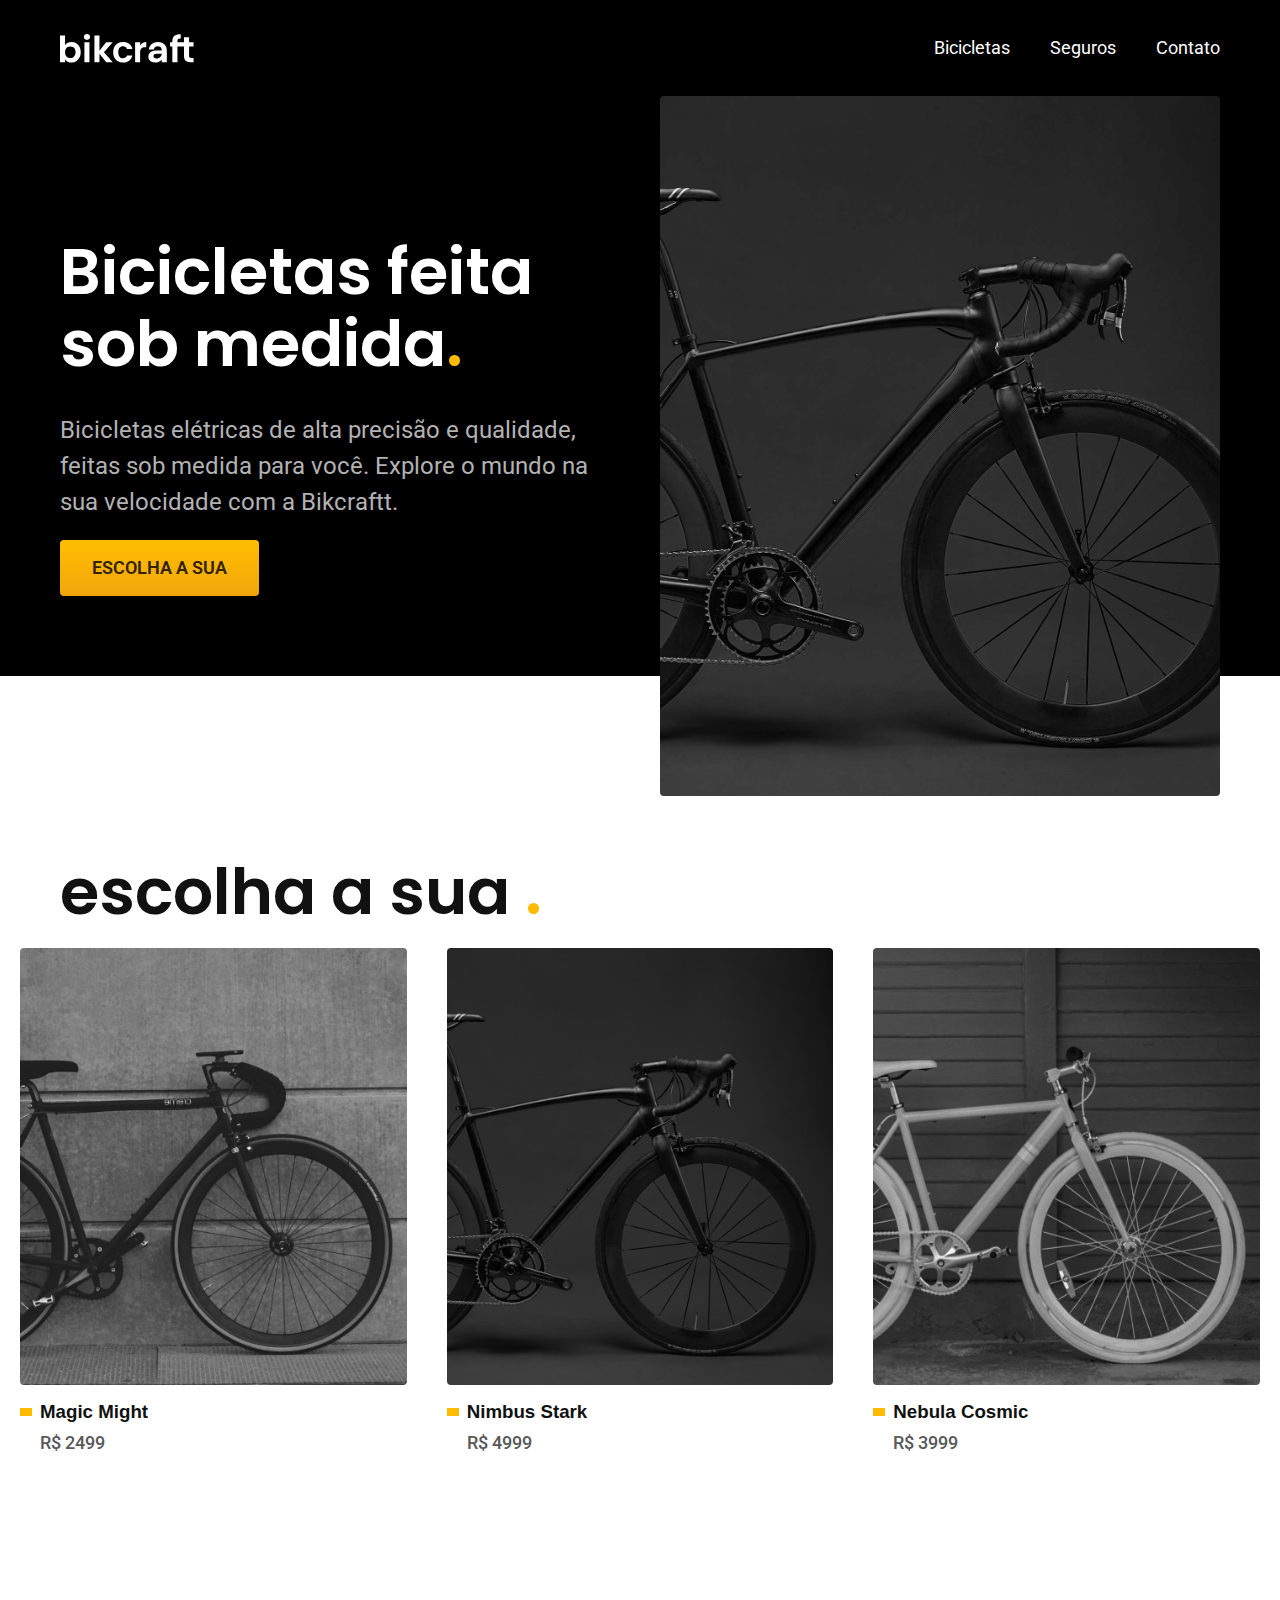
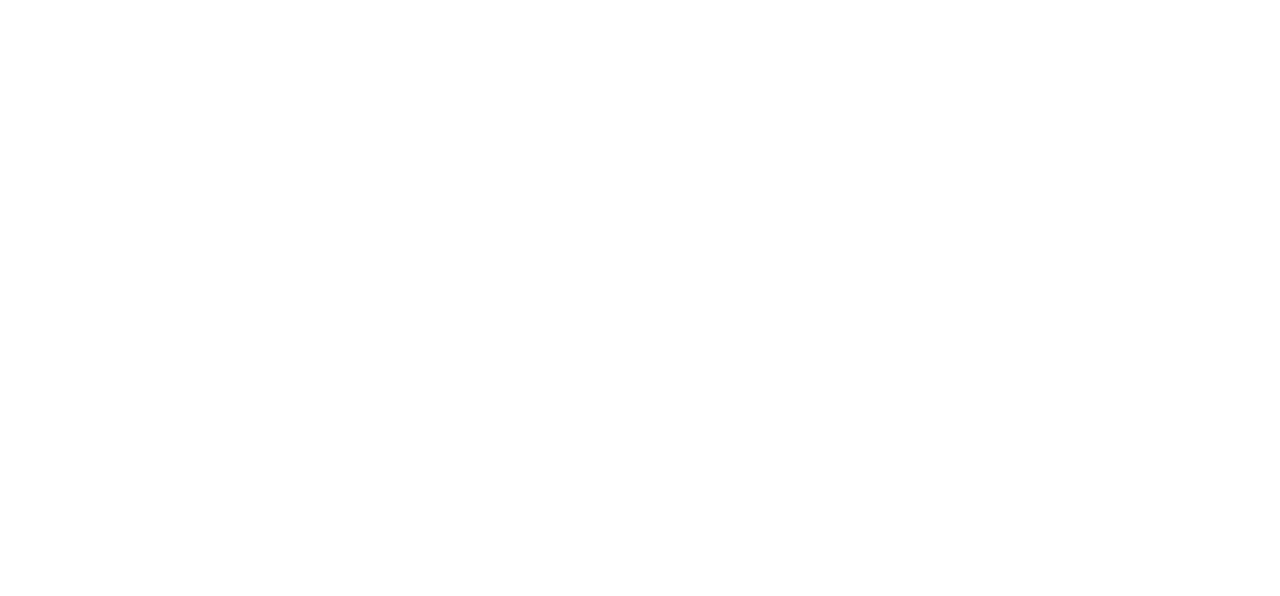
==== index.html @ db5d85cf "add-article-biciletas-lista" ====
<!DOCTYPE html>
<html lang="pt-br">

<head>
  <meta charset="UTF-8">
  <meta name="viewport" content="width=device-width, initial-scale=1.0">
  <title>Bikcraft - Bicicletas Elétricas</title>
  <meta name="description" contet="Bicicletas elétricas de alta precisão e qualidade, feitas sob medida para o cliente. Explore o mundo na sua velocidade com a Bikcraft">

  <link rel="stylesheet" href="./css/style.css">

  <link rel="preconnect" href="https://fonts.googleapis.com">
  <link rel="preconnect" href="https://fonts.gstatic.com" crossorigin>
  <link href="https://fonts.googleapis.com/css2?family=Poppins:wght@400;600&family=Roboto:wght@400;500&display=swap" rel="stylesheet">
</head>

<body>
  <header class="header-bg">
    <div class="header">
      <a href="./">
        <img src="./img/bikcraft.svg" alt="Bikcraft">
      </a>

      <nav aria-label="primaria">
        <ul class="header-menu font-1-m cor-0">
          <li><a href="./bicicletas.html">Bicicletas</a></li>
          <li><a href="./seguros.html">Seguros</a></li>
          <li><a href="./contato.html">Contato</a></li>
        </ul>
      </nav>
    </div>
  </header>

  <main class="introducao-bg">
    <div class="introducao">
      <div class="introducao-conteudo">
        <h1 class="font-1-xxl cor-0">Bicicletas feita sob medida<span class="cor-p1">.</span></h1>
        <p class="font-2-l cor-5">Bicicletas elétricas de alta precisão e qualidade, feitas sob medida para você. Explore o mundo na sua velocidade com a Bikcraftt.</p>
        <a class="botao" href="./bicicletas.html">Escolha a sua</a>
      </div>
      <div>
        <img src="./img/fotos/introducao.jpg" alt="Bicicleta elétrica preta.">
      </div>
    </div>
  </main>

  <article class="bicicletas-lista">
    <h2 class="font-1-xxl">escolha a sua <span class="cor-p1">.</span></h2>

    <ul>
      <li>
        <a href="./bicicletas/magic.html">
          <img src="./img/bicicletas/magic-home.jpg" alt="Bicicleta preta">
          <h3 class="font-1xl">Magic Might</h3>
          <span class="font-2-m cor-8">R$ 2499</span>
        </a>
      </li>
      <li>
        <a href="./bicicletas/nimbus.html">
          <img src="./img/bicicletas/nimbus-home.jpg" alt="Bicicleta preta">
          <h3 class="font-1xl">Nimbus Stark</h3>
          <span class="font-2-m cor-8">R$ 4999</span>
        </a>
      </li>
      <li>
        <a href="./bicicletas/nebula.html">
          <img src="./img/bicicletas/nebula-home.jpg" alt="Bicicleta preta">
          <h3 class="font-1xl">Nebula Cosmic</h3>
          <span class="font-2-m cor-8">R$ 3999</span>
        </a>
      </li>
    </ul>
  </article>
</body>

</html>
---- css/style.css ----
@import "./global/global.css";
@import "./utilidades/tipografia.css";
@import "./utilidades/cores.css";

@import "./global/header.css";

/* Utilidades */
@import "./utilidades/componentes.css";

/* Home */
@import "./home/introducao.css";

/* Bicicletas*/
@import "./bicicletas/bicicletas-lista.css";
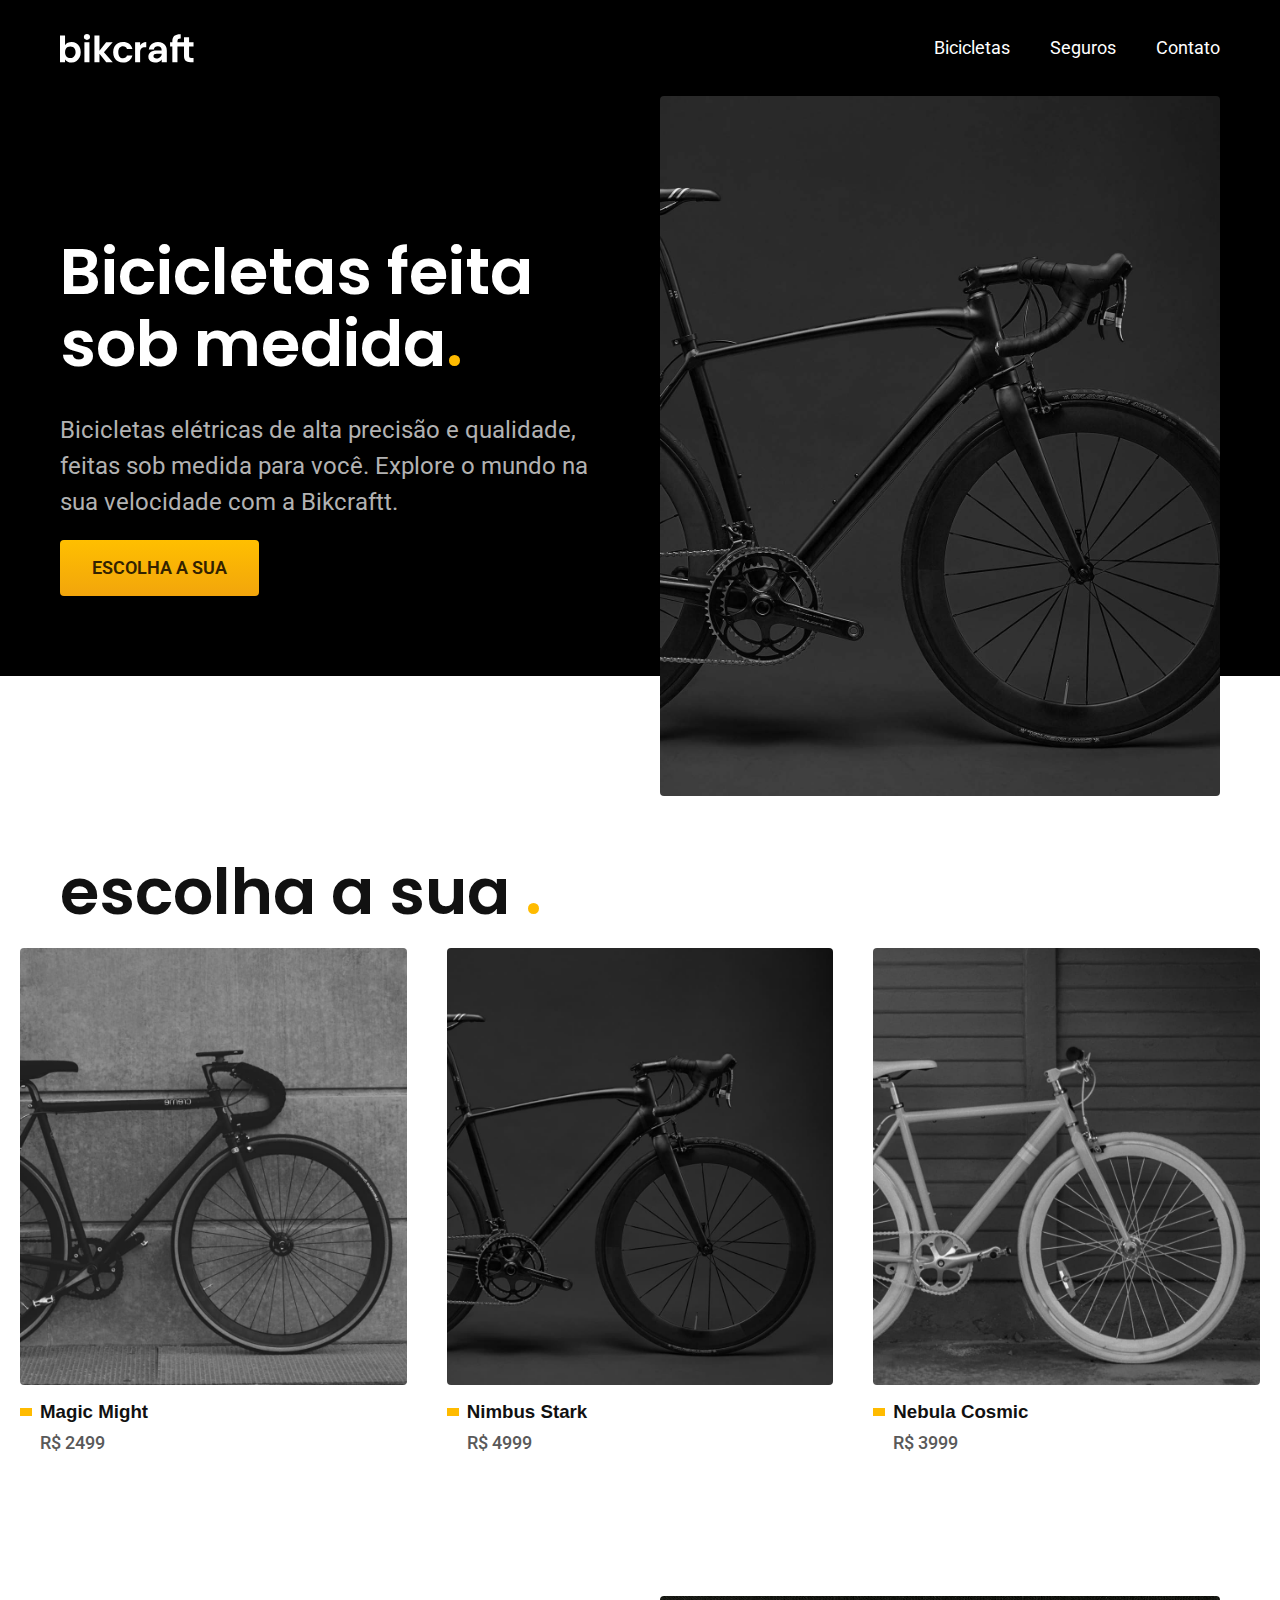
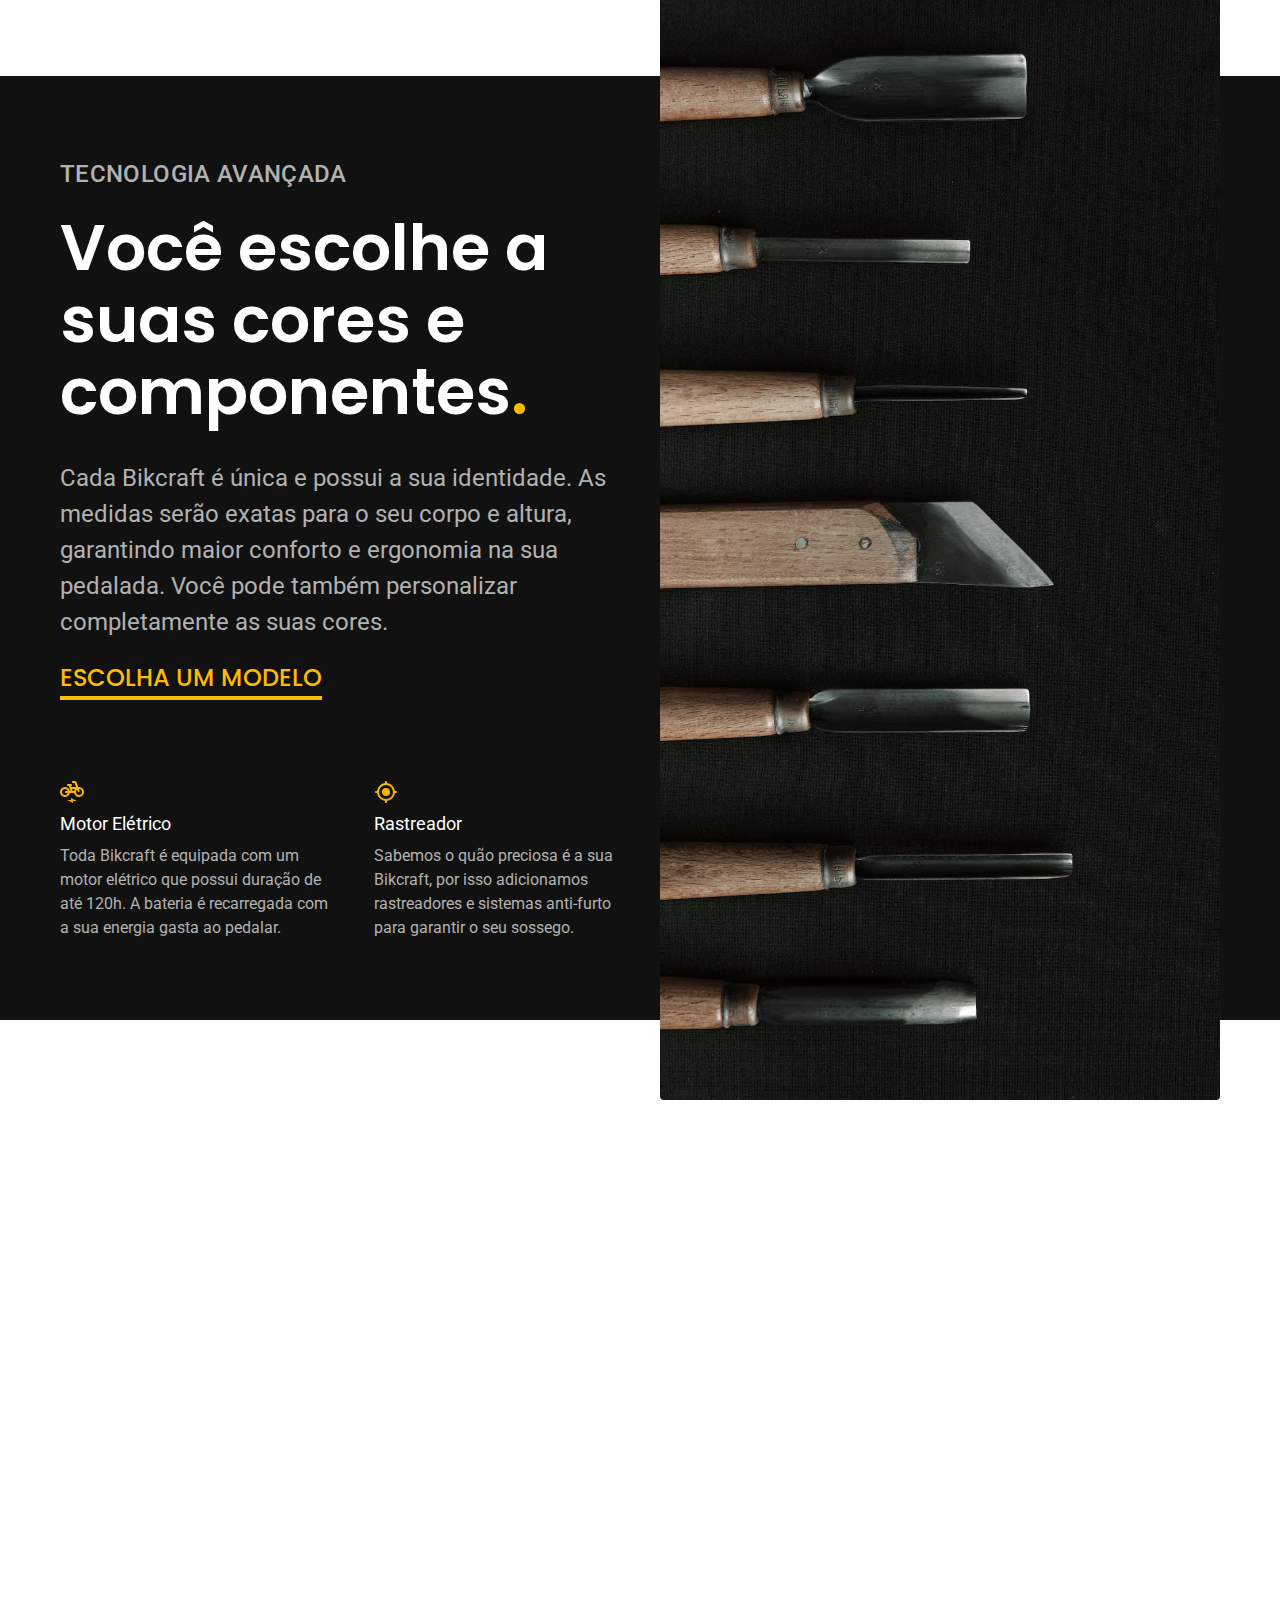
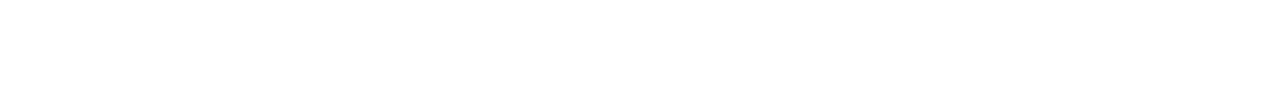
==== commit ff87db6f: "add-article-tecnologia" ====
--- a/index.html
+++ b/index.html
@@ -16,7 +16,7 @@
 
 <body>
   <header class="header-bg">
-    <div class="header">
+    <div class="header container">
       <a href="./">
         <img src="./img/bikcraft.svg" alt="Bikcraft">
       </a>
@@ -32,7 +32,7 @@
   </header>
 
   <main class="introducao-bg">
-    <div class="introducao">
+    <div class="introducao container">
       <div class="introducao-conteudo">
         <h1 class="font-1-xxl cor-0">Bicicletas feita sob medida<span class="cor-p1">.</span></h1>
         <p class="font-2-l cor-5">Bicicletas elétricas de alta precisão e qualidade, feitas sob medida para você. Explore o mundo na sua velocidade com a Bikcraftt.</p>
@@ -45,7 +45,7 @@
   </main>
 
   <article class="bicicletas-lista">
-    <h2 class="font-1-xxl">escolha a sua <span class="cor-p1">.</span></h2>
+    <h2 class="container font-1-xxl">escolha a sua <span class="cor-p1">.</span></h2>
 
     <ul>
       <li>
@@ -71,6 +71,33 @@
       </li>
     </ul>
   </article>
+
+  <article class="tecnologia-bg">
+    <div class="tecnologia container">
+      <div class="tecnologia-conteudo">
+        <span class="font-2-l-b cor-5">Tecnologia Avançada</span>
+        <h2 class="font-1-xxl cor-0">Você escolhe a suas cores e componentes<span class="cor-p1">.</span></h2>
+        <p class="font-2-l cor-5">Cada Bikcraft é única e possui a sua identidade. As medidas serão exatas para o seu corpo e altura, garantindo maior conforto e ergonomia na sua pedalada. Você pode também personalizar completamente as suas cores.</p>
+        <a class="link" href="./bicicletas.html">Escolha um modelo</a>
+        <div class="tecnologia-vantagens">
+          <div>
+            <img src="./img/icones/eletrica.svg" alt="">
+            <h3 class="font-1-m cor-0">Motor Elétrico</h3>
+            <p class="font-2-s cor-5">Toda Bikcraft é equipada com um motor elétrico que possui duração de até 120h. A bateria é recarregada com a sua energia gasta ao pedalar.</p>
+          </div>
+          <div>
+            <img src="./img/icones/rastreador.svg" alt="">
+            <h3 class="font-1-m cor-0">Rastreador</h3>
+            <p class="font-2-s cor-5">Sabemos o quão preciosa é a sua Bikcraft, por isso adicionamos rastreadores e sistemas anti-furto para garantir o seu sossego.</p>
+          </div>
+        </div>
+      </div>
+
+      <div class="tecnologia-imagem">
+        <img src="./img/fotos/tecnologia.jpg" alt="">
+      </div>
+    </div>
+  </article>
 </body>
 
 </html>--- a/css/style.css
+++ b/css/style.css
@@ -12,3 +12,6 @@
 
 /* Bicicletas*/
 @import "./bicicletas/bicicletas-lista.css";
+
+/* Tecnologia */
+@import "./home/tecnologia.css";
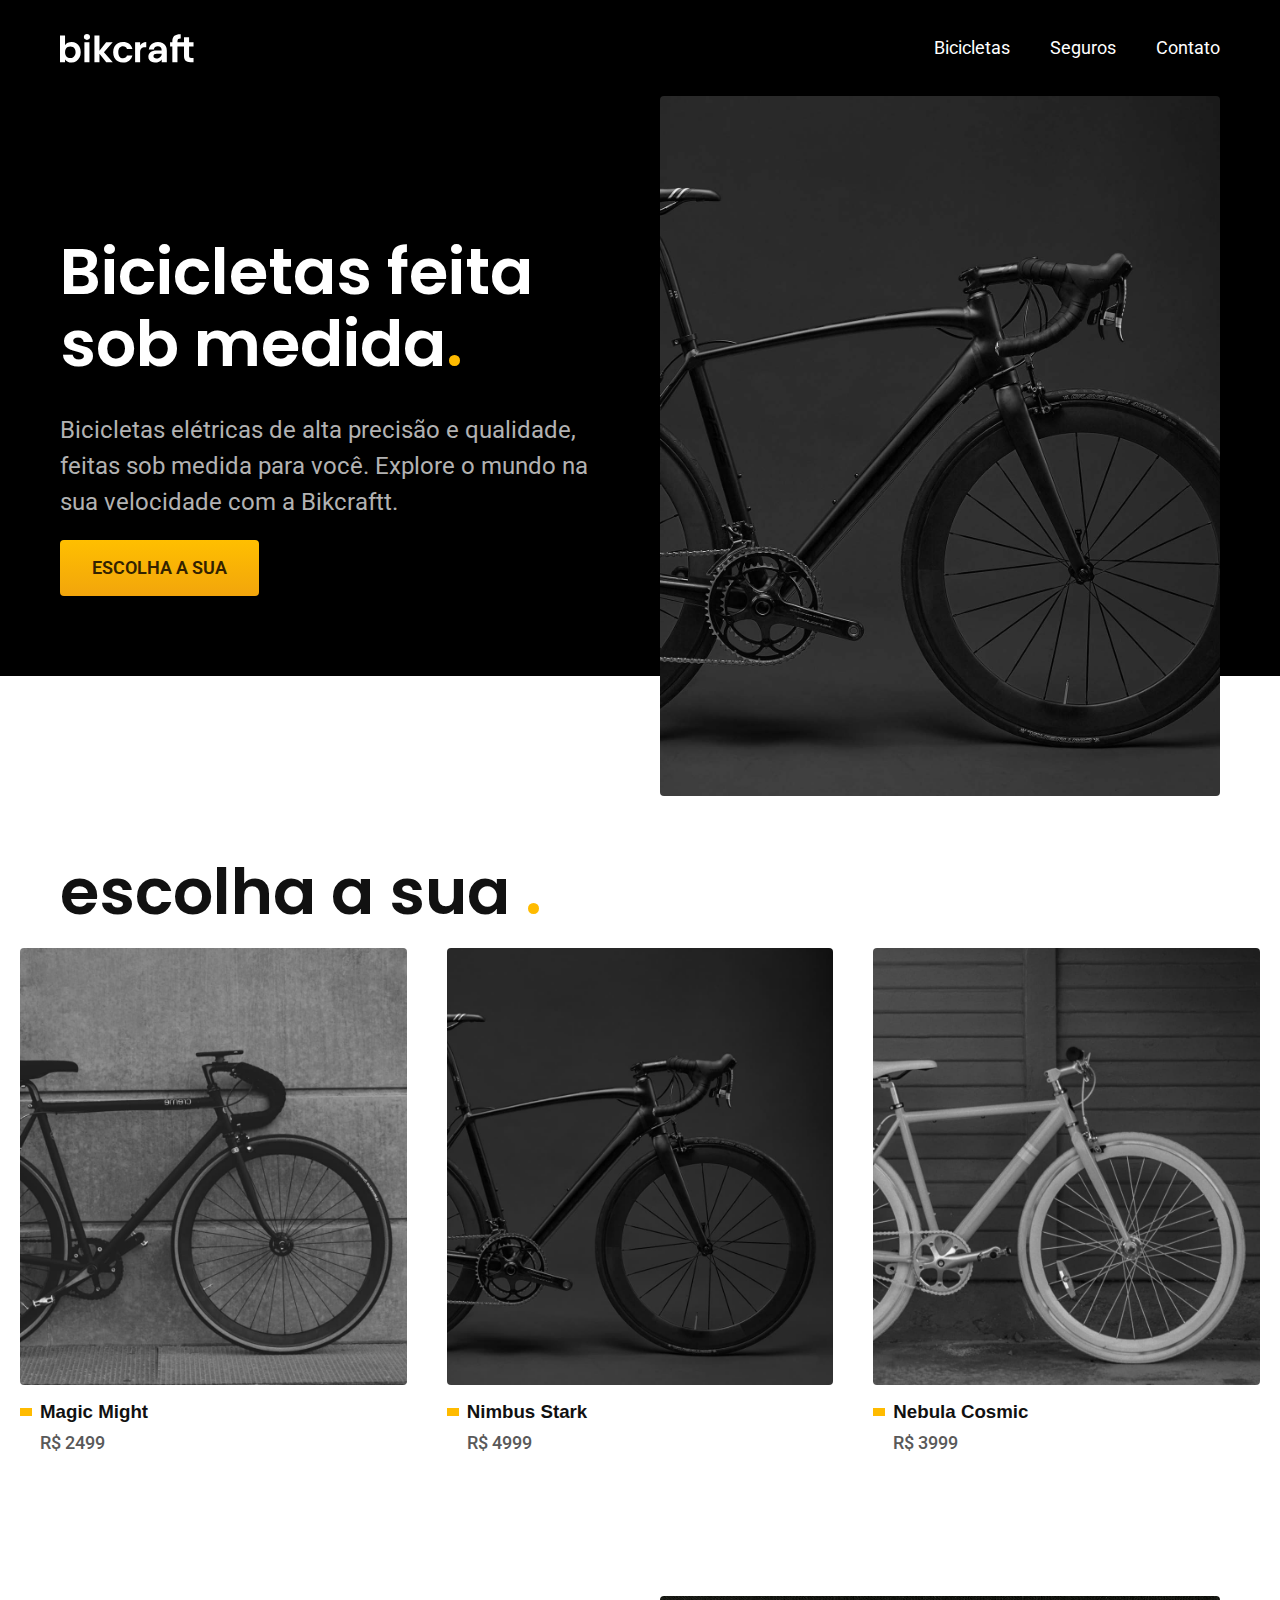
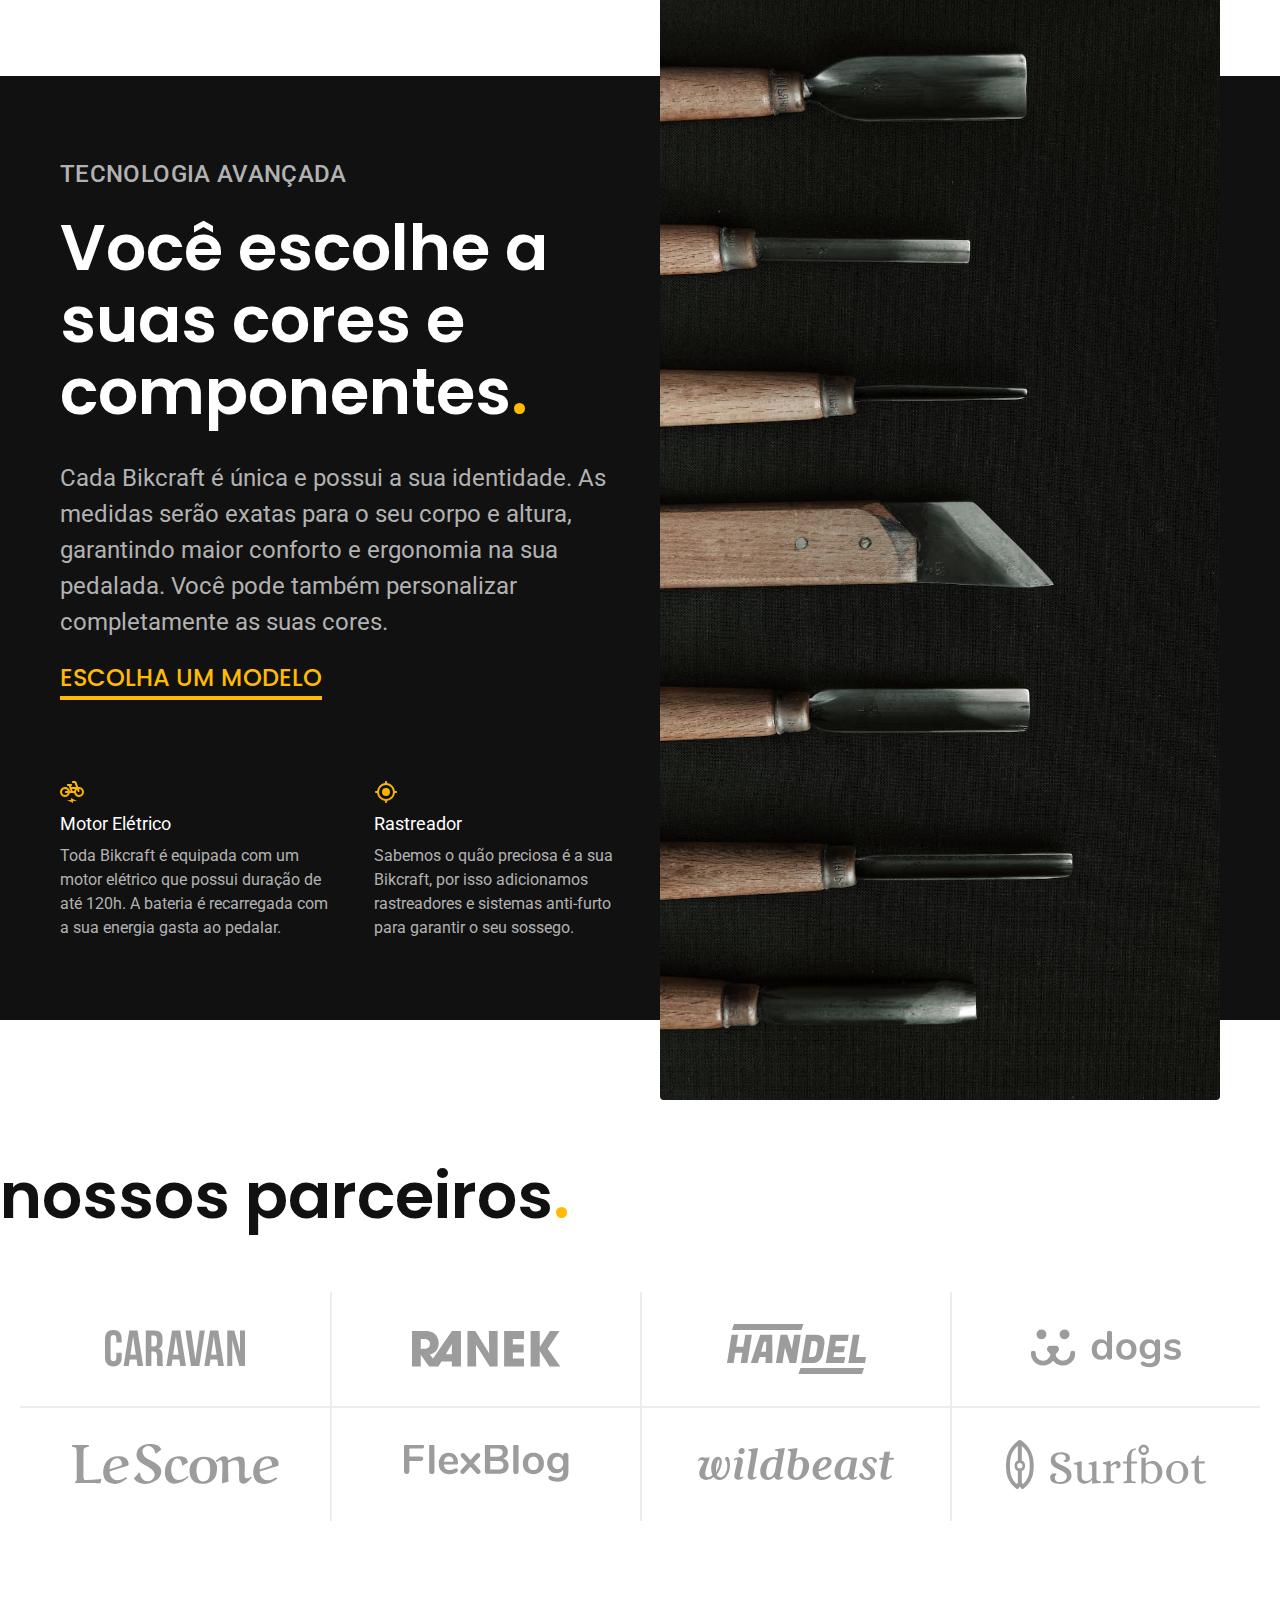
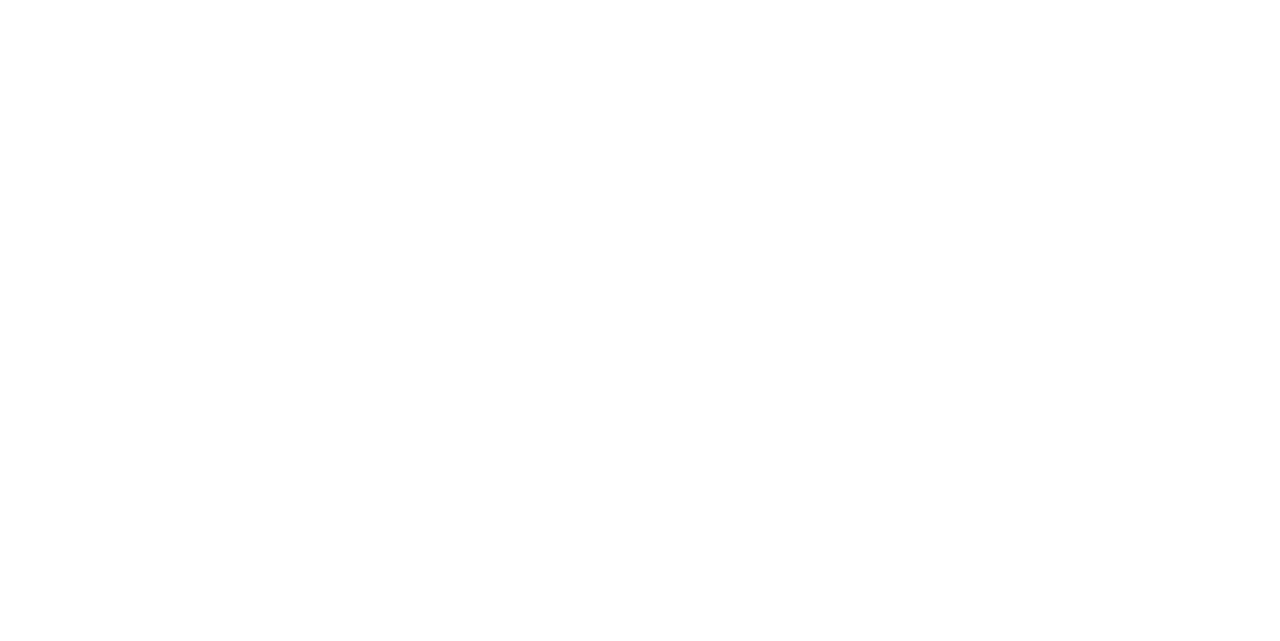
==== commit 49db7e83: "add-section-parceiros" ====
--- a/index.html
+++ b/index.html
@@ -98,6 +98,21 @@
       </div>
     </div>
   </article>
+
+  <section class="parceiros" aria-label="Nossos Parceiros">
+    <h2 class="font-1-xxl">nossos parceiros<span class="cor-p1">.</span></h2>
+
+    <ul>
+      <li><img src="./img/parceiros/caravan.svg" alt="caravan"></li>
+      <li><img src="./img/parceiros/ranek.svg" alt="ranek"></li>
+      <li><img src="./img/parceiros/handel.svg" alt="handel"></li>
+      <li><img src="./img/parceiros/dogs.svg" alt="dogs"></li>
+      <li><img src="./img/parceiros/lescone.svg" alt="lescone"></li>
+      <li><img src="./img/parceiros/flexblog.svg" alt="flexblog"></li>
+      <li><img src="./img/parceiros/wildbeast.svg" alt="wildbeast"></li>
+      <li><img src="./img/parceiros/surfbot.svg" alt="surfbot"></li>
+    </ul>
+  </section>
 </body>
 
 </html>--- a/css/style.css
+++ b/css/style.css
@@ -15,3 +15,6 @@
 
 /* Tecnologia */
 @import "./home/tecnologia.css";
+
+/* Parceiros */
+@import "./home/parceiros.css";
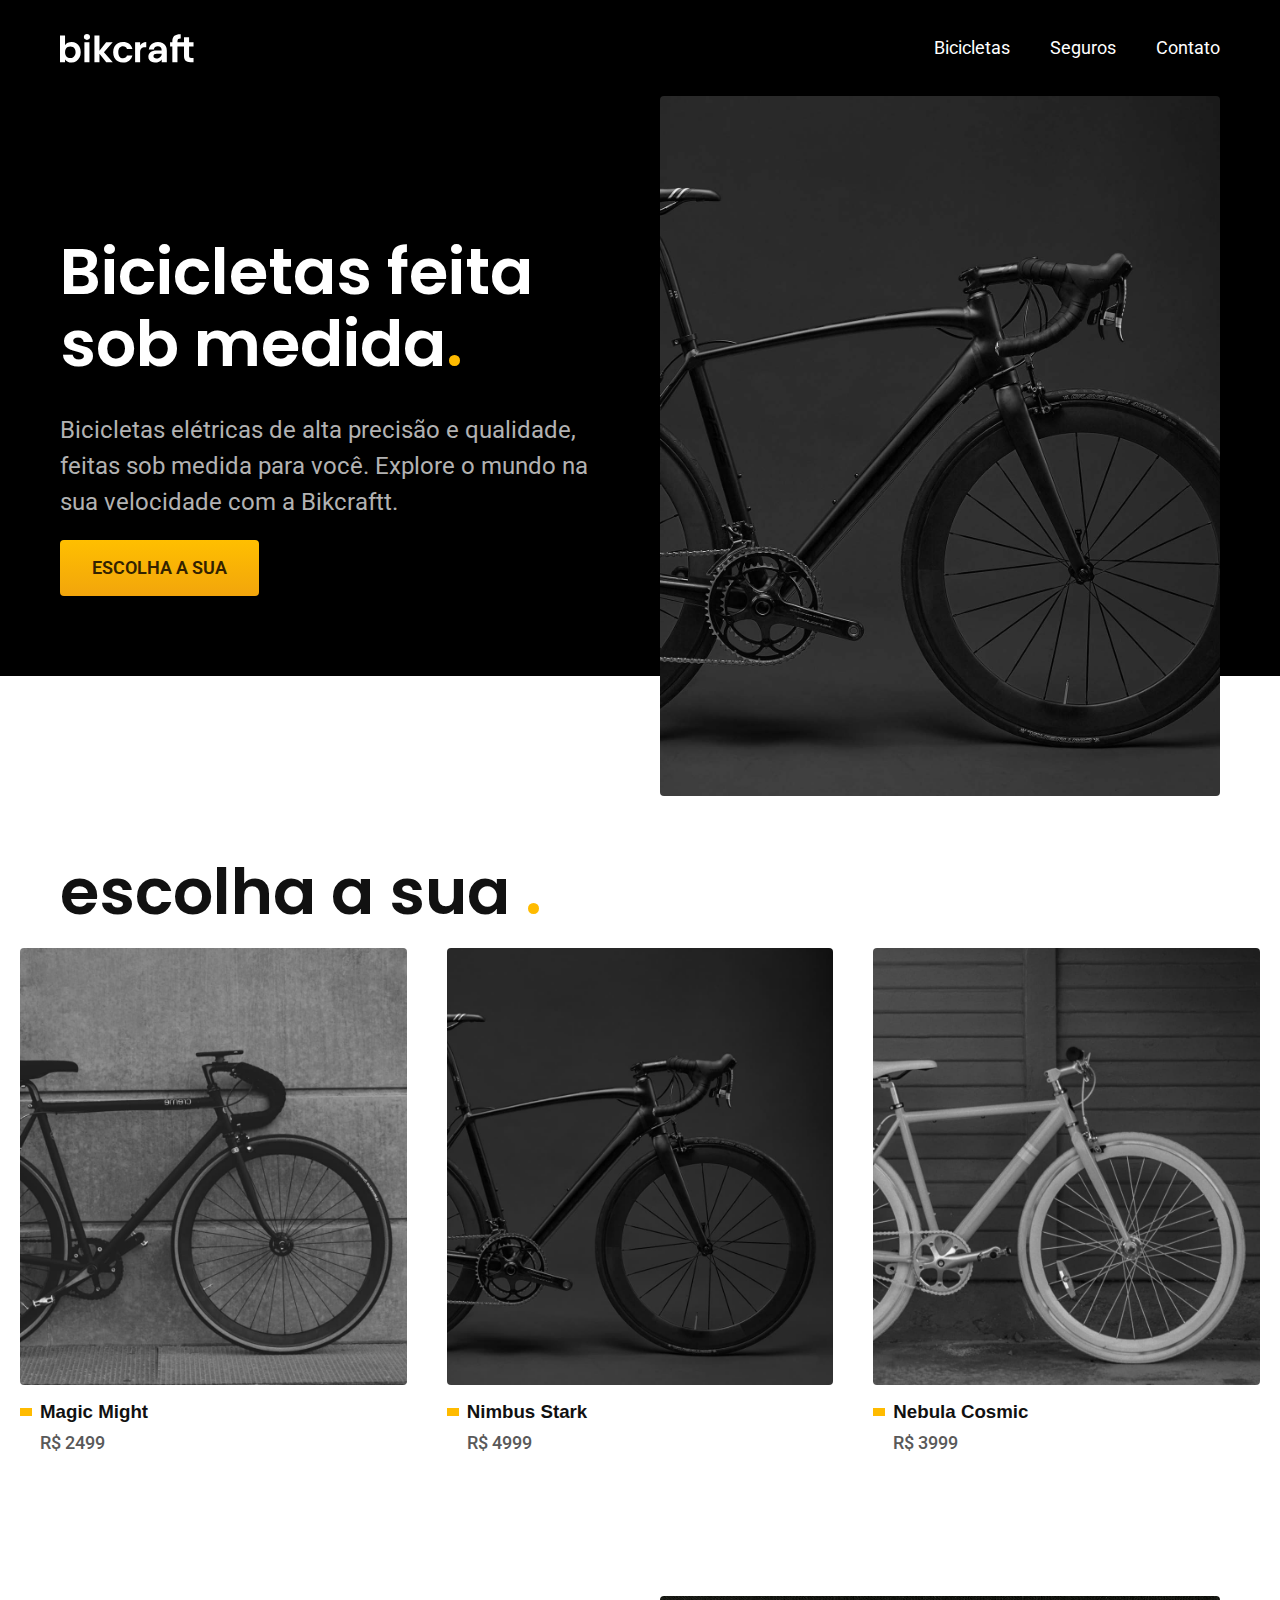
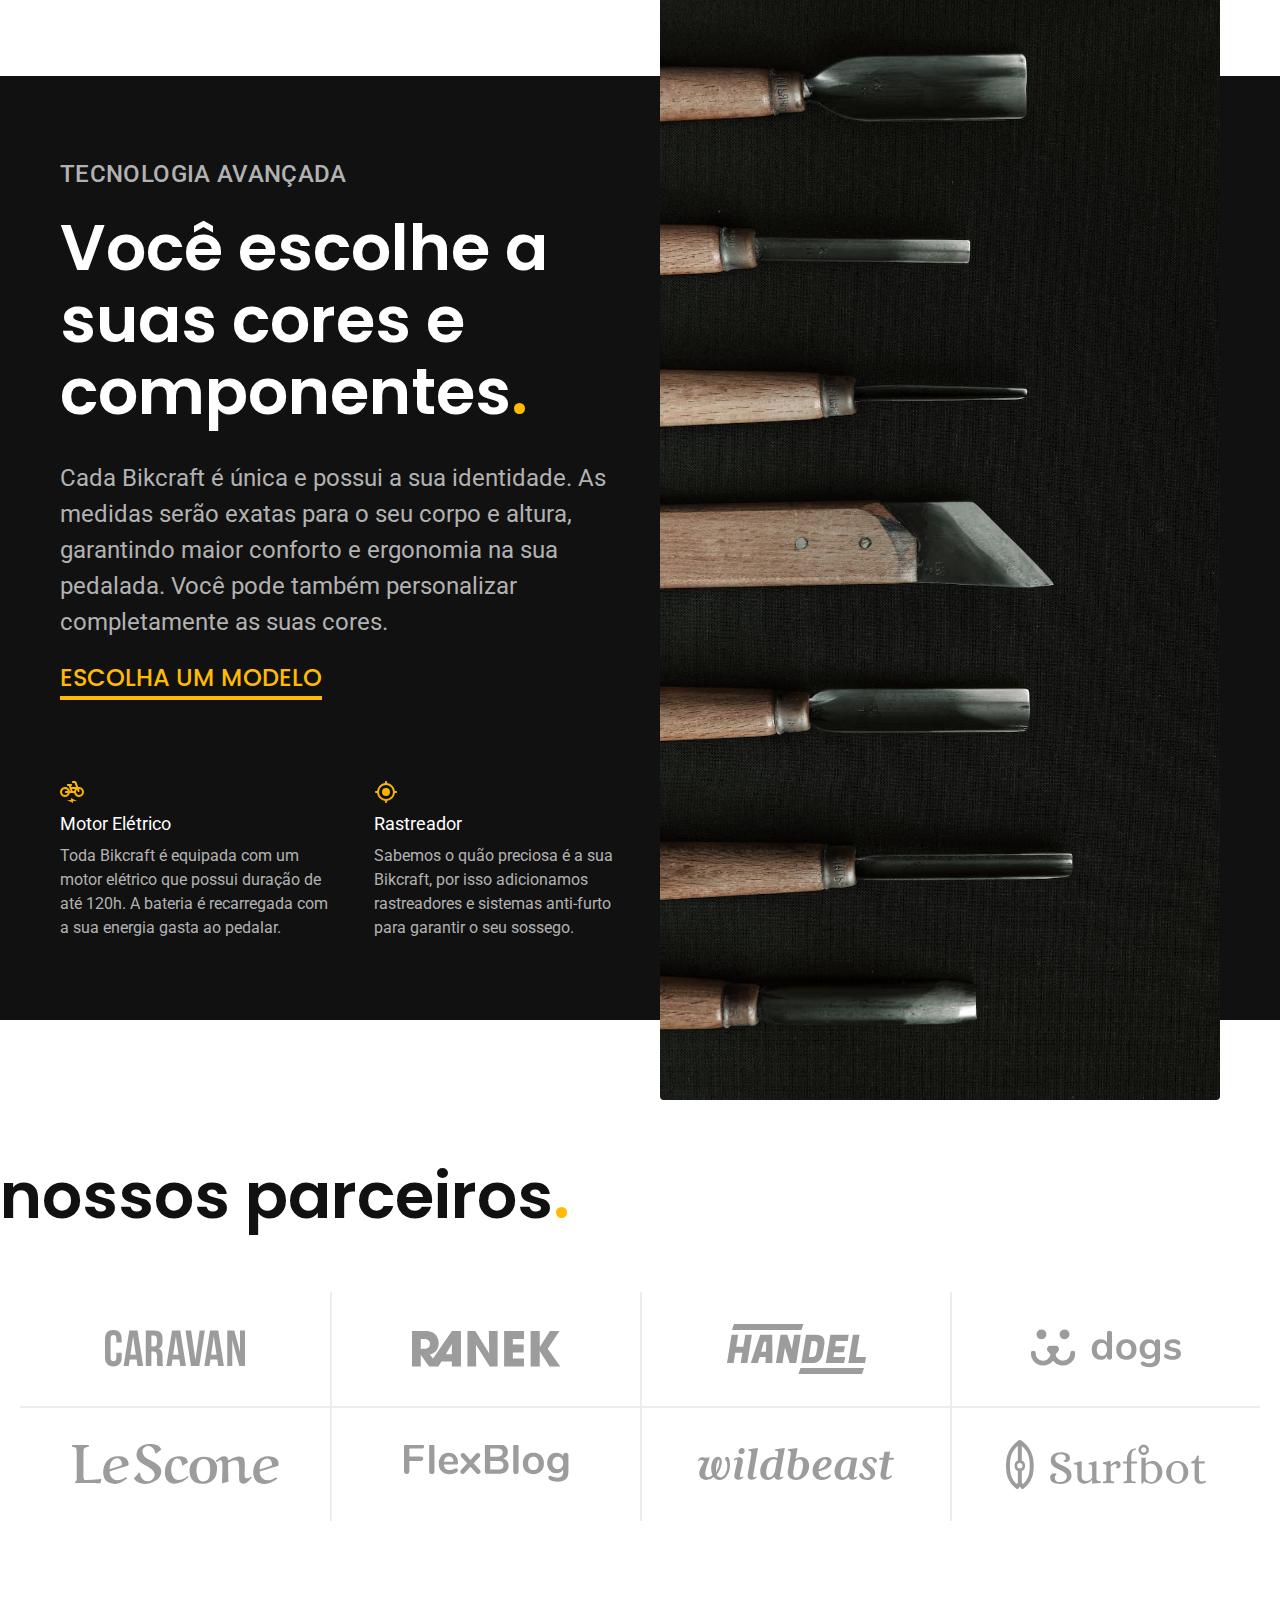
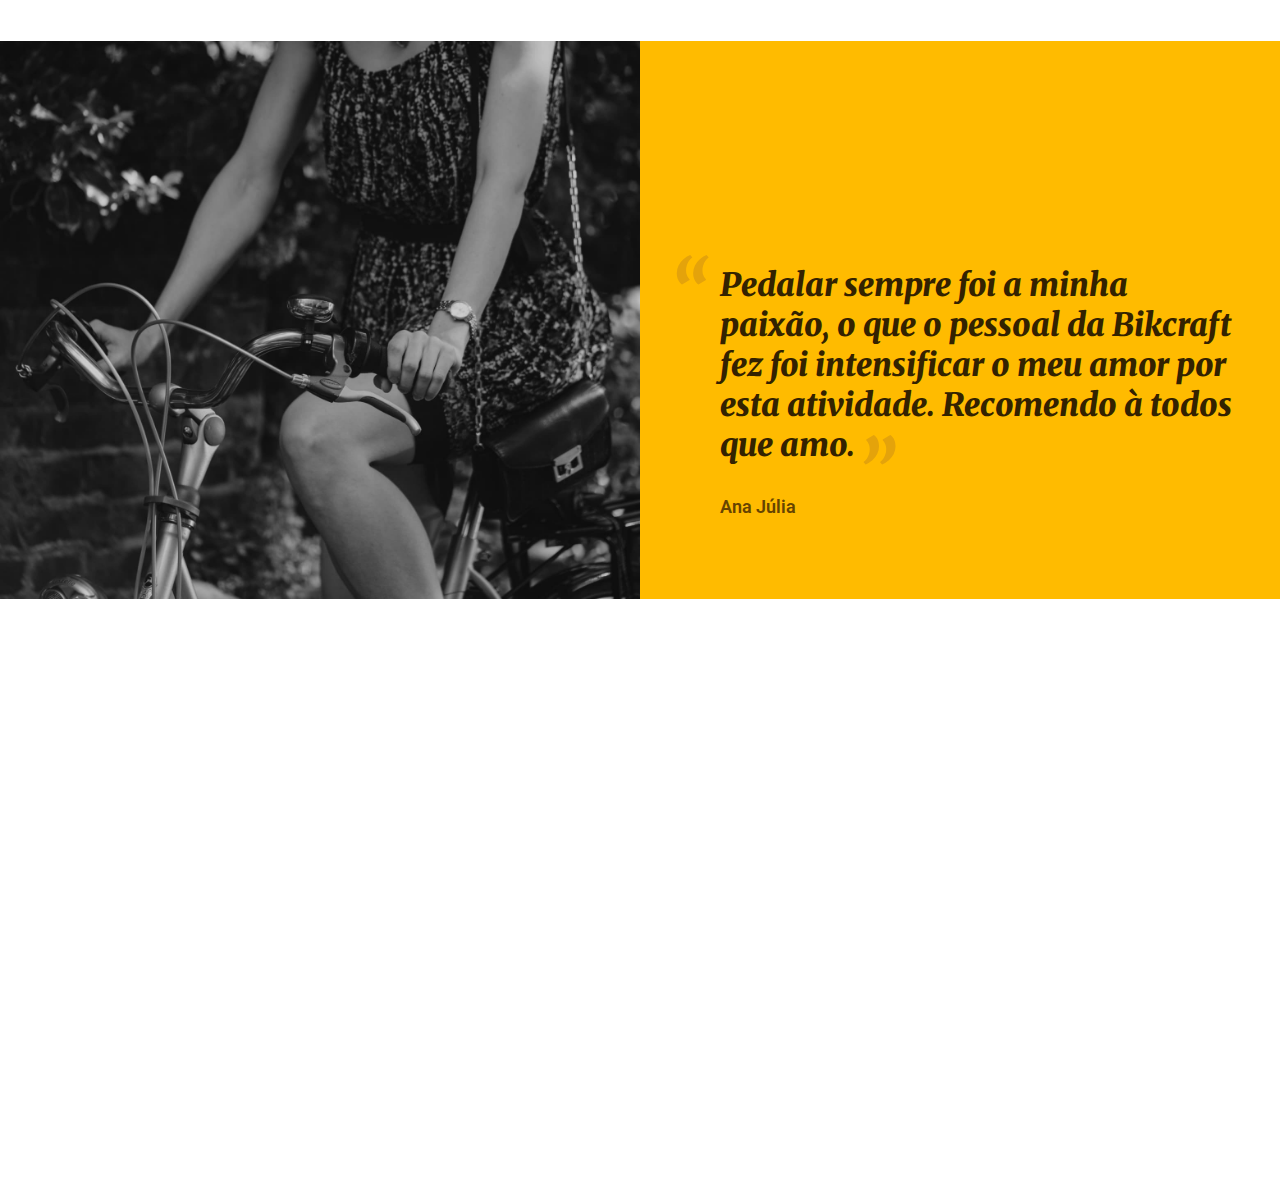
==== commit 2a302920: "add-section-depoimento" ====
--- a/index.html
+++ b/index.html
@@ -11,7 +11,8 @@
 
   <link rel="preconnect" href="https://fonts.googleapis.com">
   <link rel="preconnect" href="https://fonts.gstatic.com" crossorigin>
-  <link href="https://fonts.googleapis.com/css2?family=Poppins:wght@400;600&family=Roboto:wght@400;500&display=swap" rel="stylesheet">
+  <link href="https://fonts.googleapis.com/css2?family=Poppins:wght@400;600&family=Roboto:wght@400;500&family=Merriweather:ital,wght@1,900&display=swap" rel="stylesheet">
+
 </head>
 
 <body>
@@ -113,6 +114,18 @@
       <li><img src="./img/parceiros/surfbot.svg" alt="surfbot"></li>
     </ul>
   </section>
+
+  <section class="depoimento" aria-label="Depoimento">
+    <div>
+      <img src="./img/fotos/depoimento.jpg" alt="Pessoa pedalando uma bicileta Bikcraft">
+    </div>
+    <div class="depoimento-conteudo">
+      <blockquote class="font-1-xl cor-p5">
+        <p>Pedalar sempre foi a minha paixão, o que o pessoal da Bikcraft fez foi intensificar o meu amor por esta atividade. Recomendo à todos que amo.</p>
+      </blockquote>
+      <span class="font-1-m-b cor-p4">Ana Júlia</span>
+    </div>
+  </section>
 </body>
 
 </html>--- a/css/style.css
+++ b/css/style.css
@@ -9,12 +9,9 @@
 
 /* Home */
 @import "./home/introducao.css";
+@import "./home/tecnologia.css";
+@import "./home/parceiros.css";
+@import "./home/depoimento.css";
 
-/* Bicicletas*/
+/* Biciletas */
 @import "./bicicletas/bicicletas-lista.css";
-
-/* Tecnologia */
-@import "./home/tecnologia.css";
-
-/* Parceiros */
-@import "./home/parceiros.css";
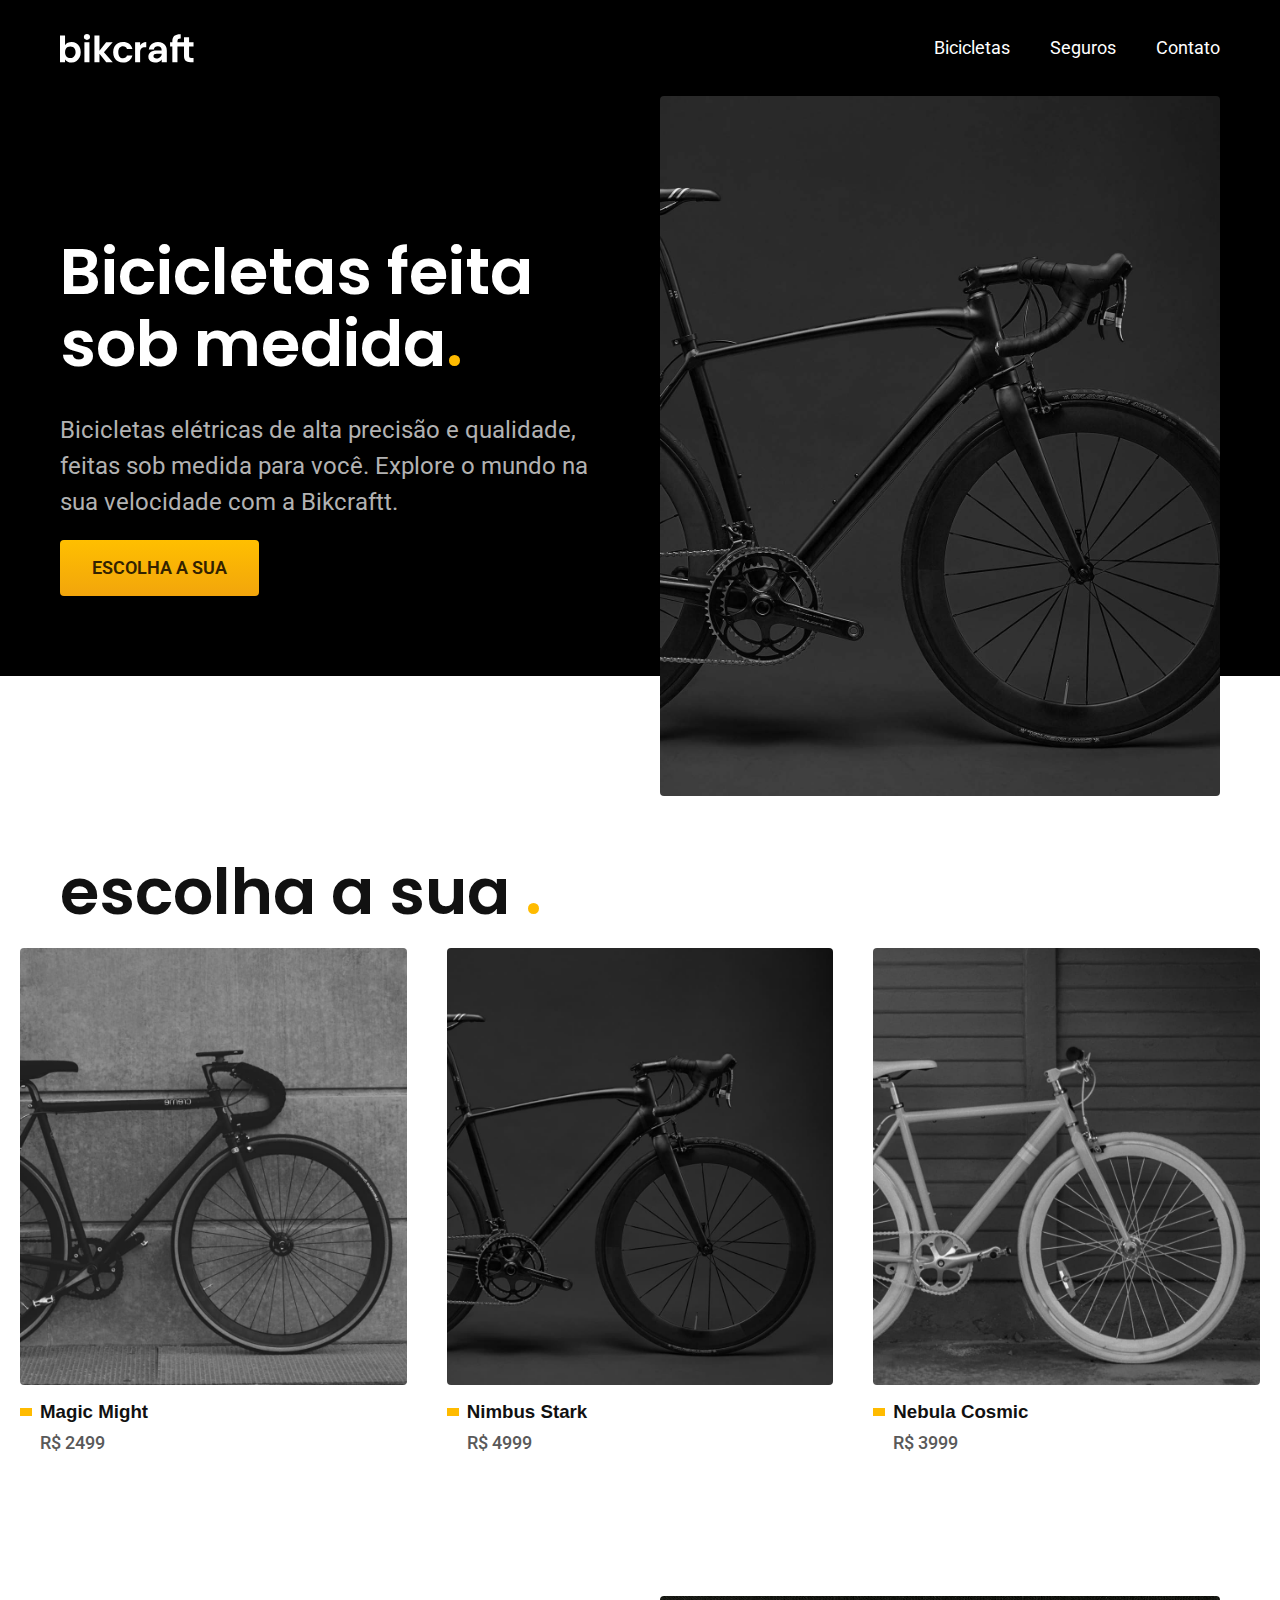
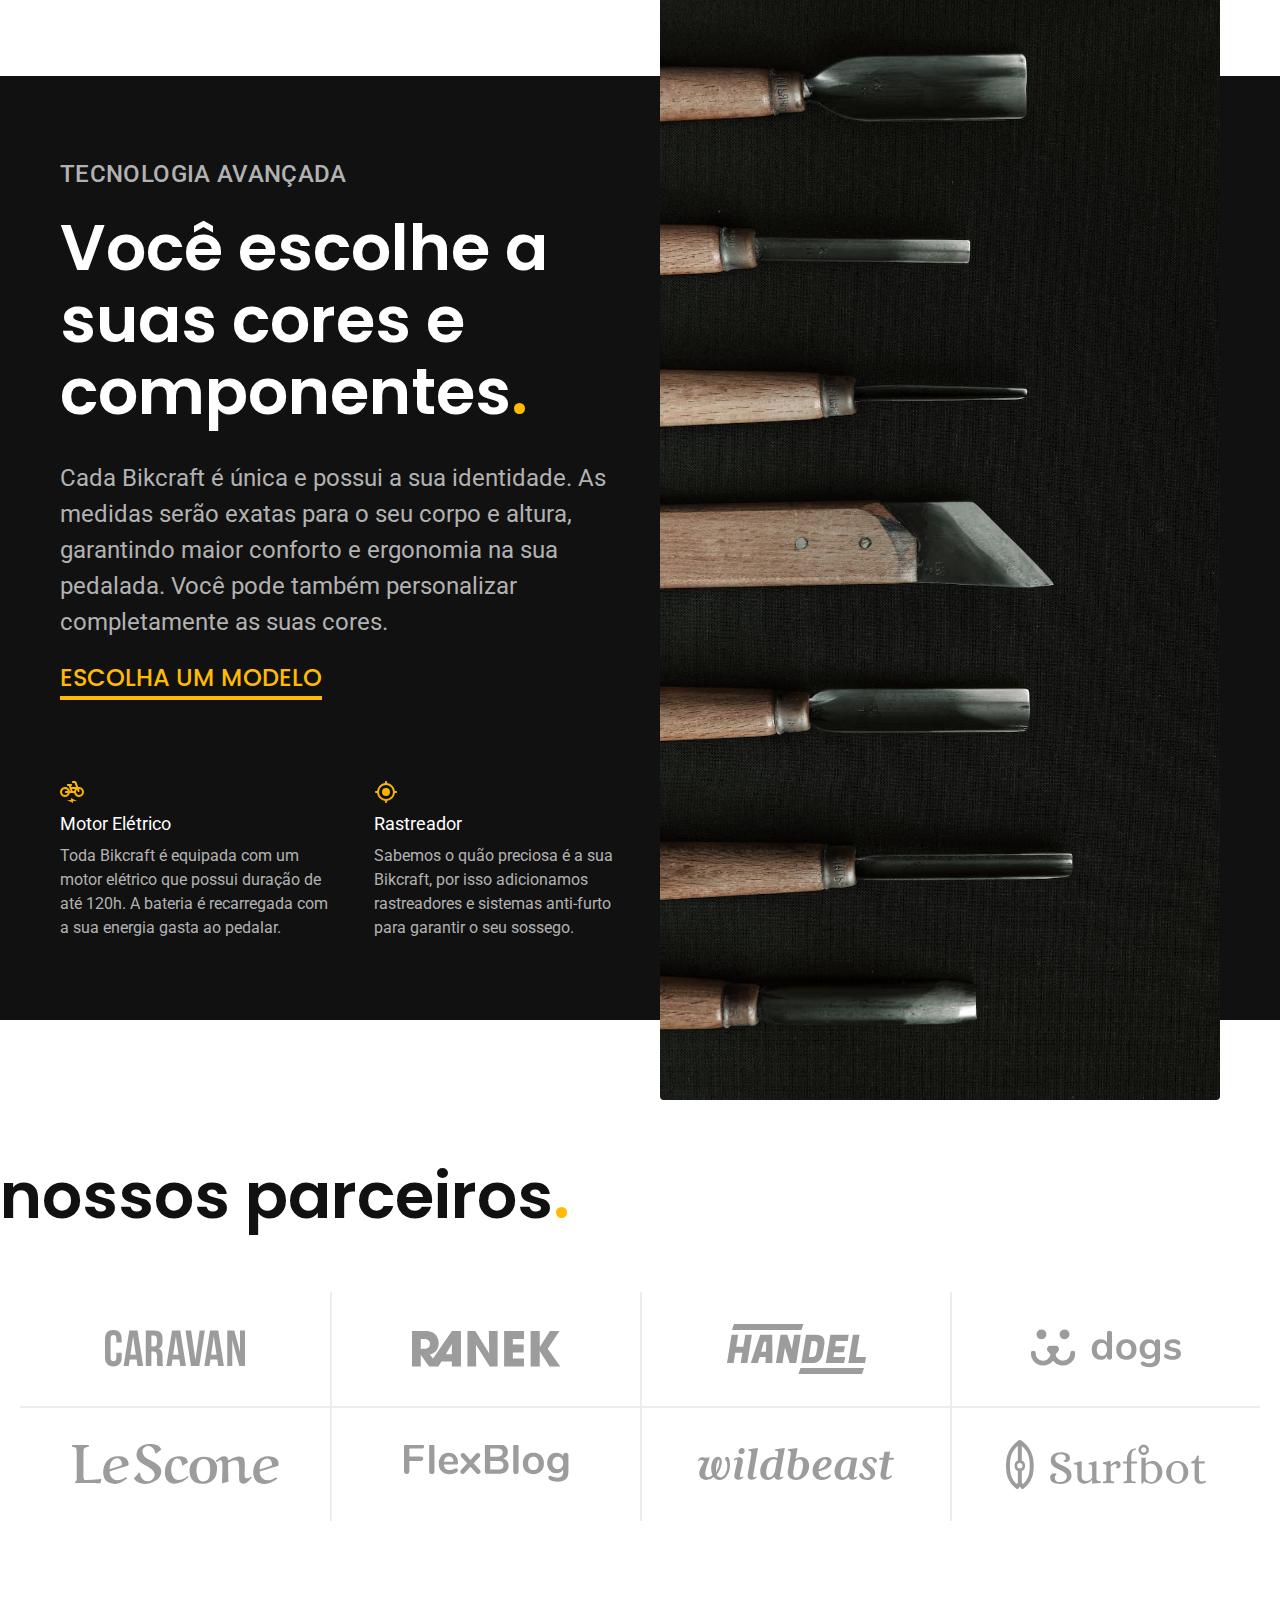
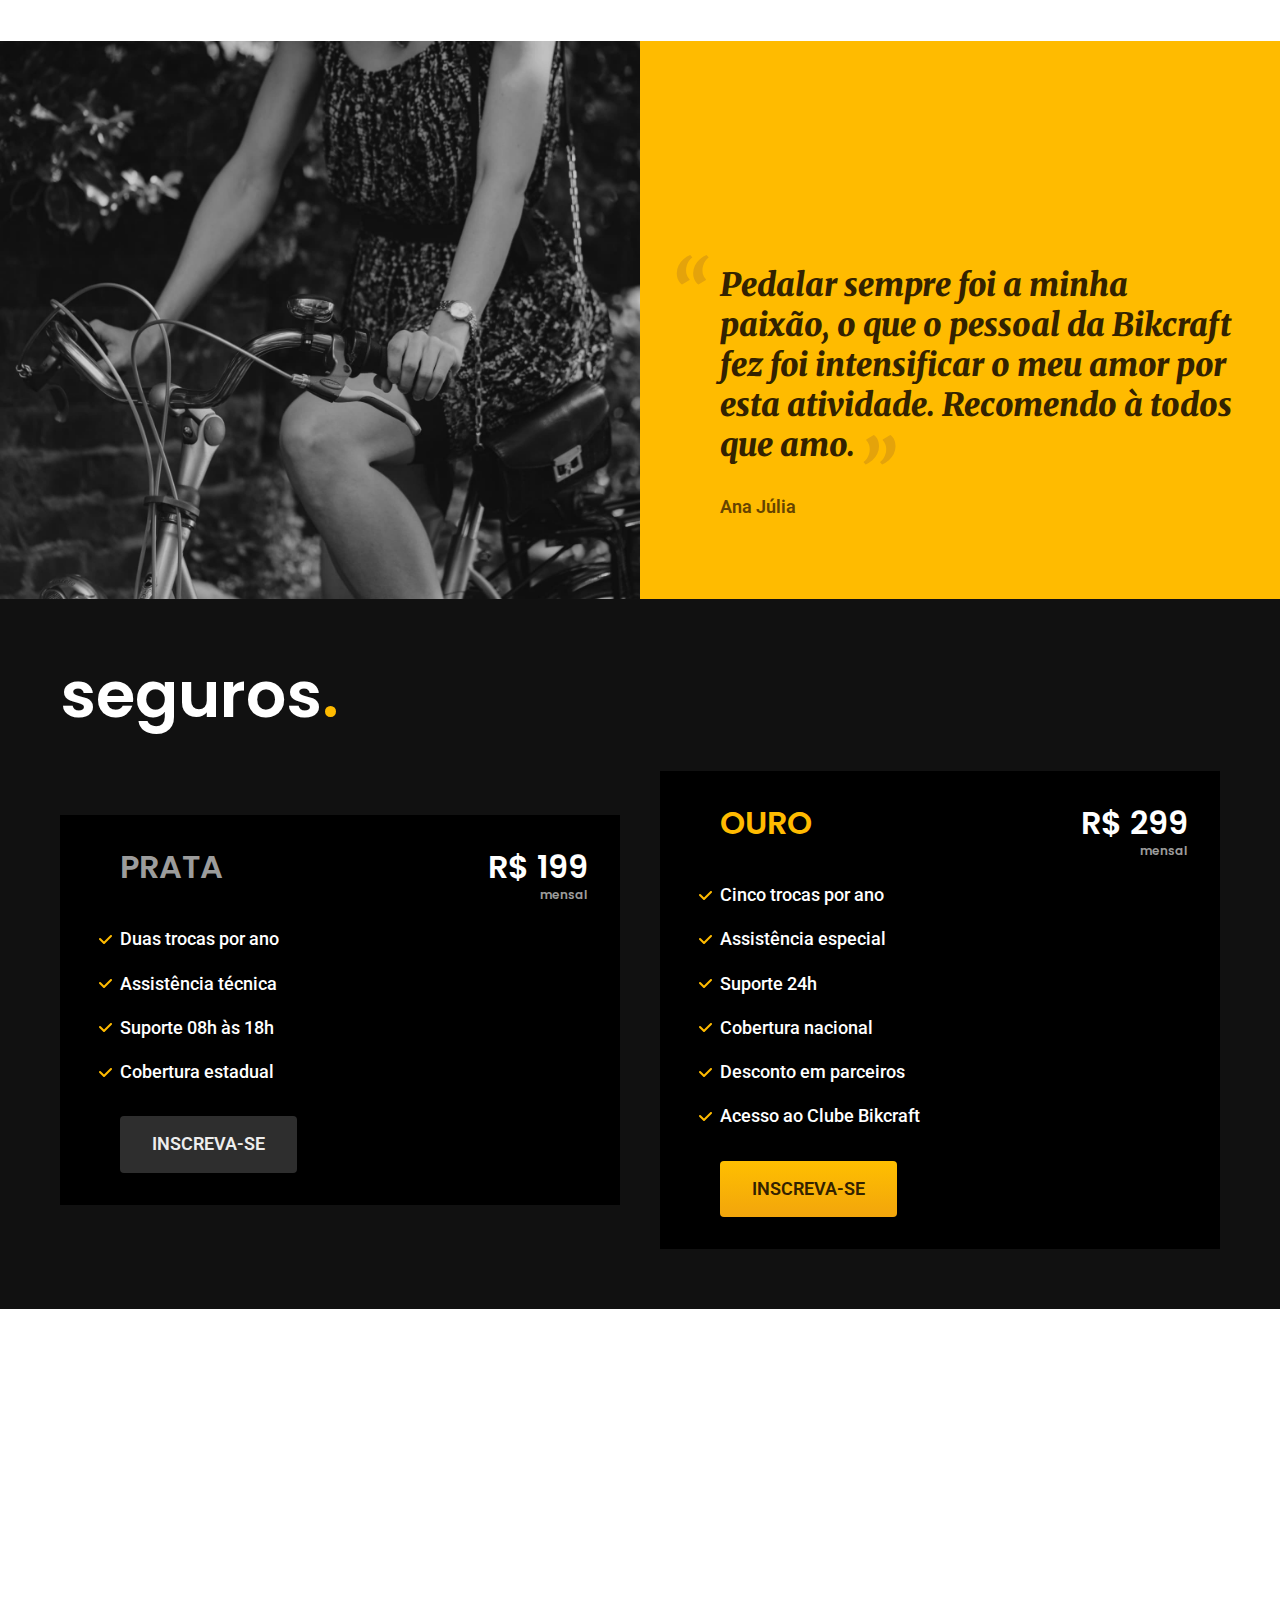
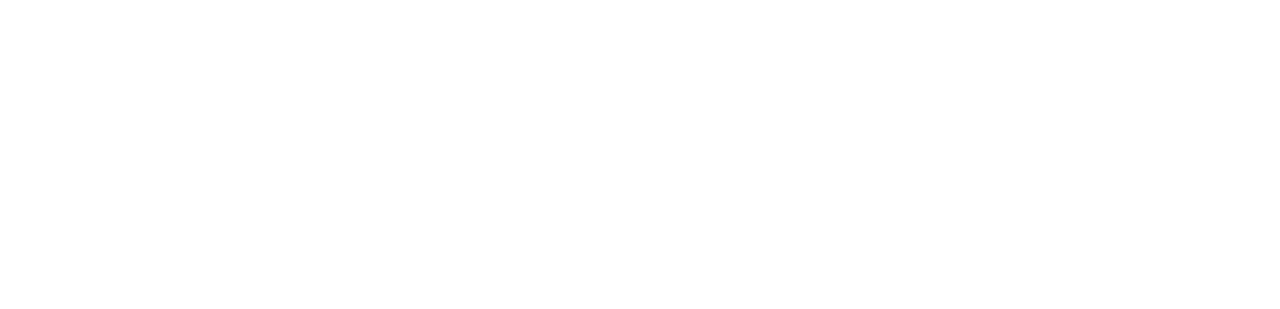
==== commit 9a0d39bd: "add-article-seguros" ====
--- a/index.html
+++ b/index.html
@@ -126,6 +126,36 @@
       <span class="font-1-m-b cor-p4">Ana Júlia</span>
     </div>
   </section>
+
+  <article class="seguros-bg">
+    <div class="seguros container">
+      <h2 class="font-1-xxl cor-0">seguros<span class="cor-p1">.</span></h2>
+      <div class="seguros-item">
+        <h3 class="font-1-xl cor-6">PRATA</h3>
+        <span class="font-1-xl cor-0">R$ 199 <span class="font-1-xs cor-6">mensal</span></span>
+        <ul class="font-2-m cor-0">
+          <li>Duas trocas por ano</li>
+          <li>Assistência técnica</li>
+          <li>Suporte 08h às 18h</li>
+          <li>Cobertura estadual</li>
+        </ul>
+        <a class="botao secundario" href="/orcamento.html">Inscreva-se</a>
+      </div>
+      <div class="seguros-item">
+        <h3 class="font-1-xl cor-p1">OURO</h3>
+        <span class="font-1-xl cor-0">R$ 299 <span class="font-1-xs cor-6">mensal</span></span>
+        <ul class="font-2-m cor-0">
+          <li>Cinco trocas por ano</li>
+          <li>Assistência especial</li>
+          <li>Suporte 24h</li>
+          <li>Cobertura nacional</li>
+          <li>Desconto em parceiros</li>
+          <li>Acesso ao Clube Bikcraft</li>
+        </ul>
+        <a class="botao" href="/orcamento.html">Inscreva-se</a>
+      </div>
+    </div>
+  </article>
 </body>
 
 </html>--- a/css/style.css
+++ b/css/style.css
@@ -15,3 +15,6 @@
 
 /* Biciletas */
 @import "./bicicletas/bicicletas-lista.css";
+
+/* Seguros */
+@import "./seguros/seguros.css";
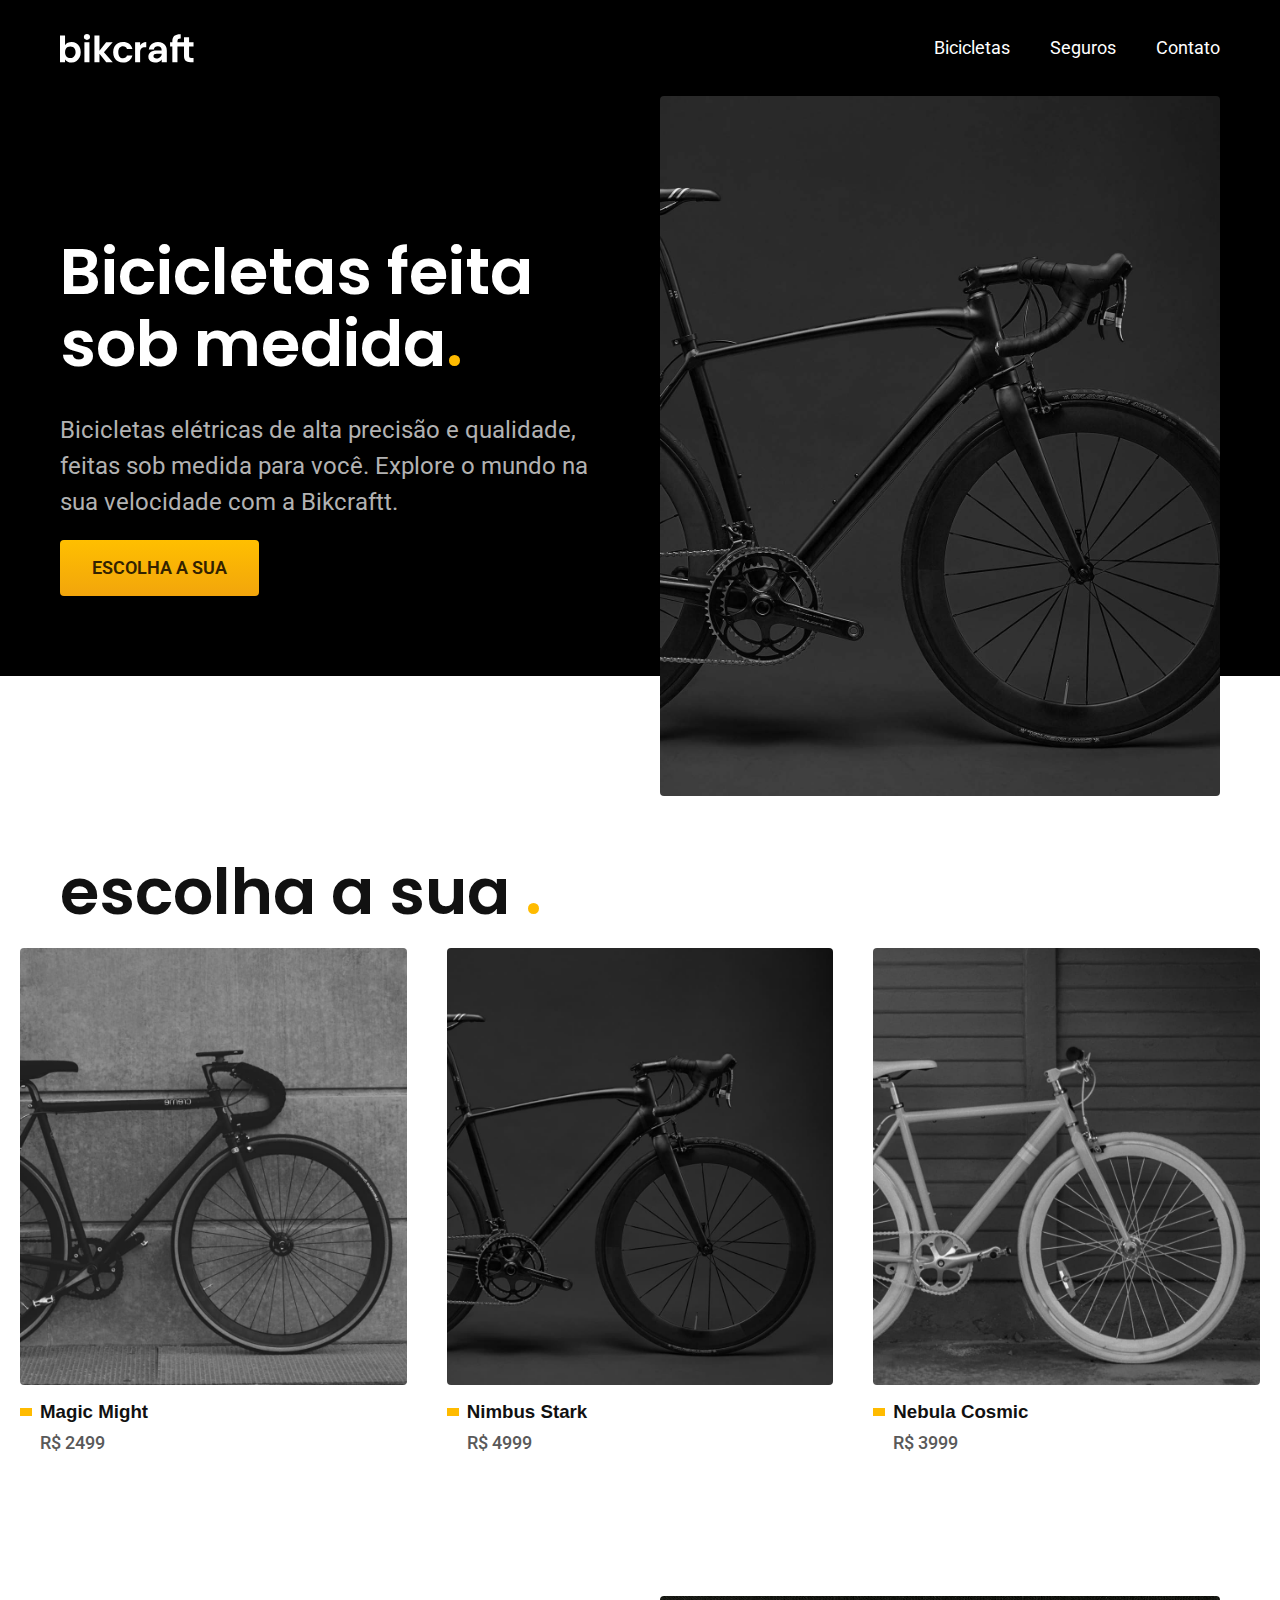
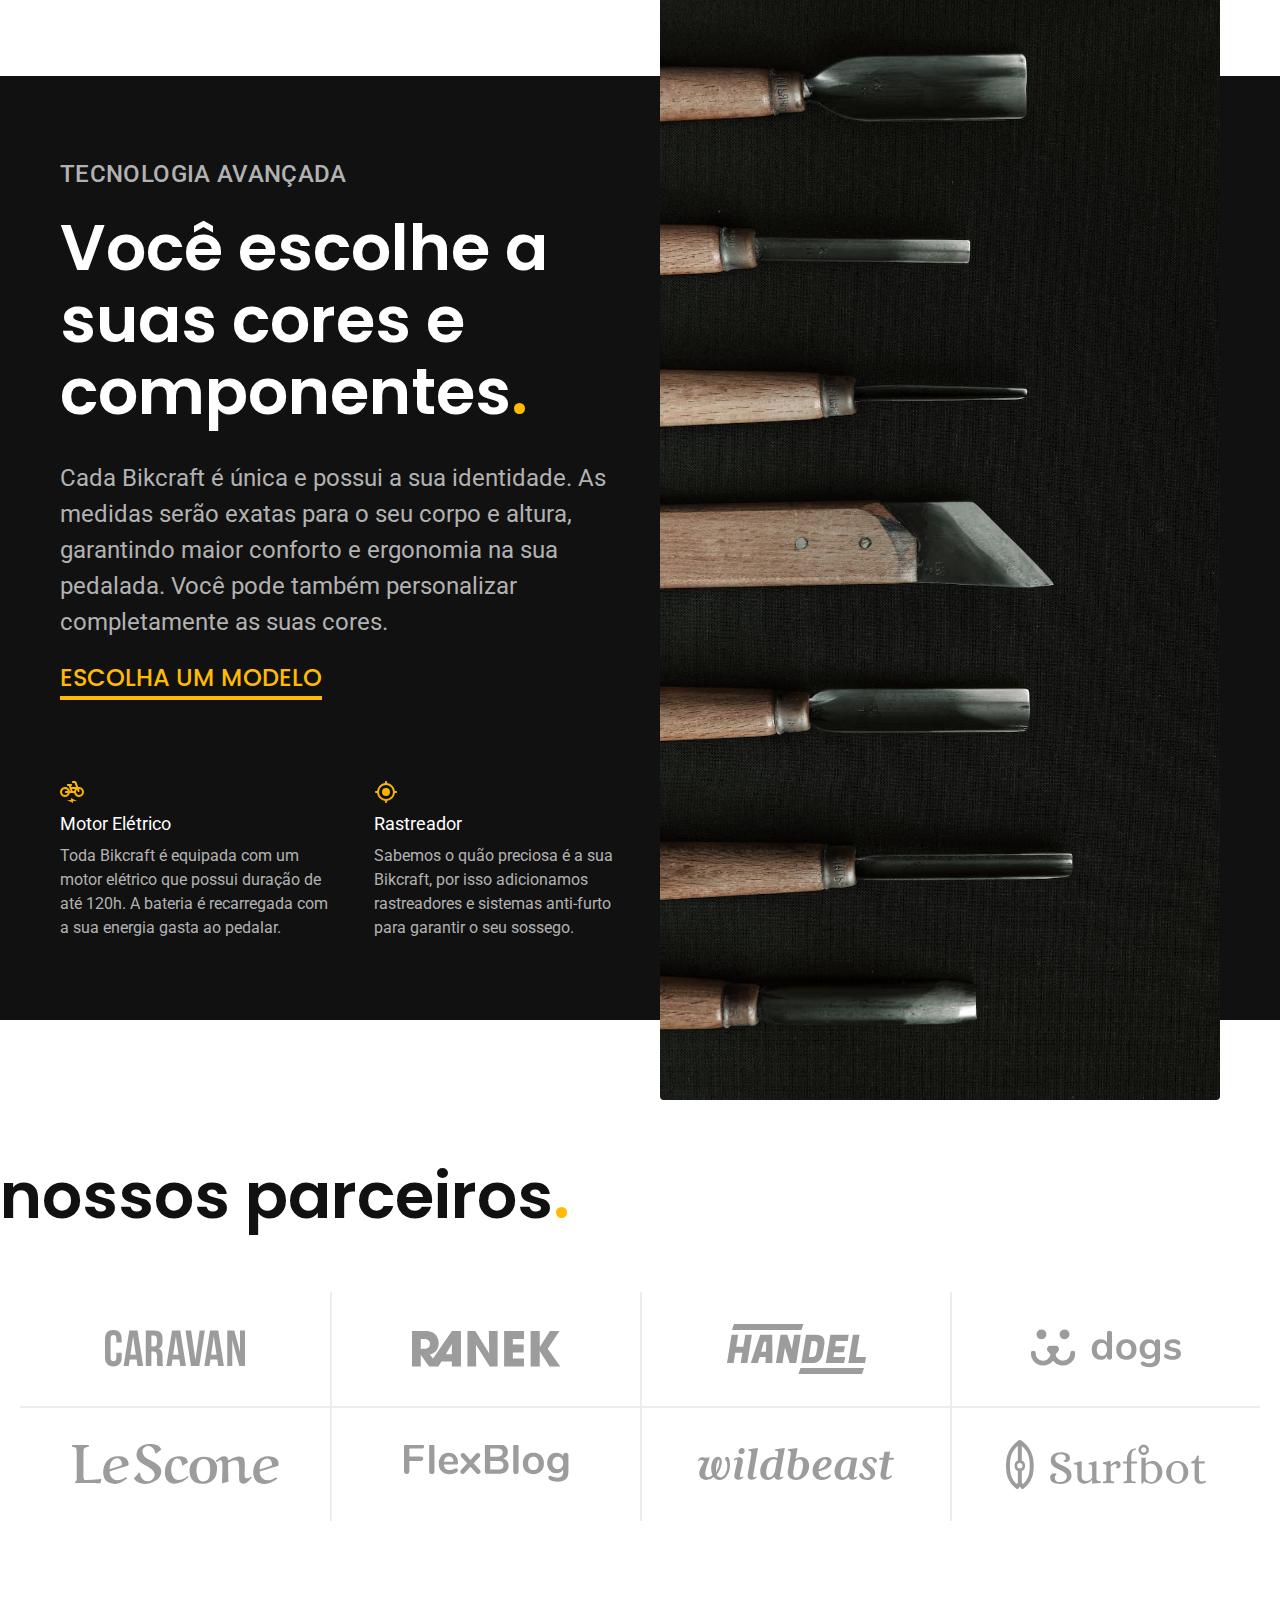
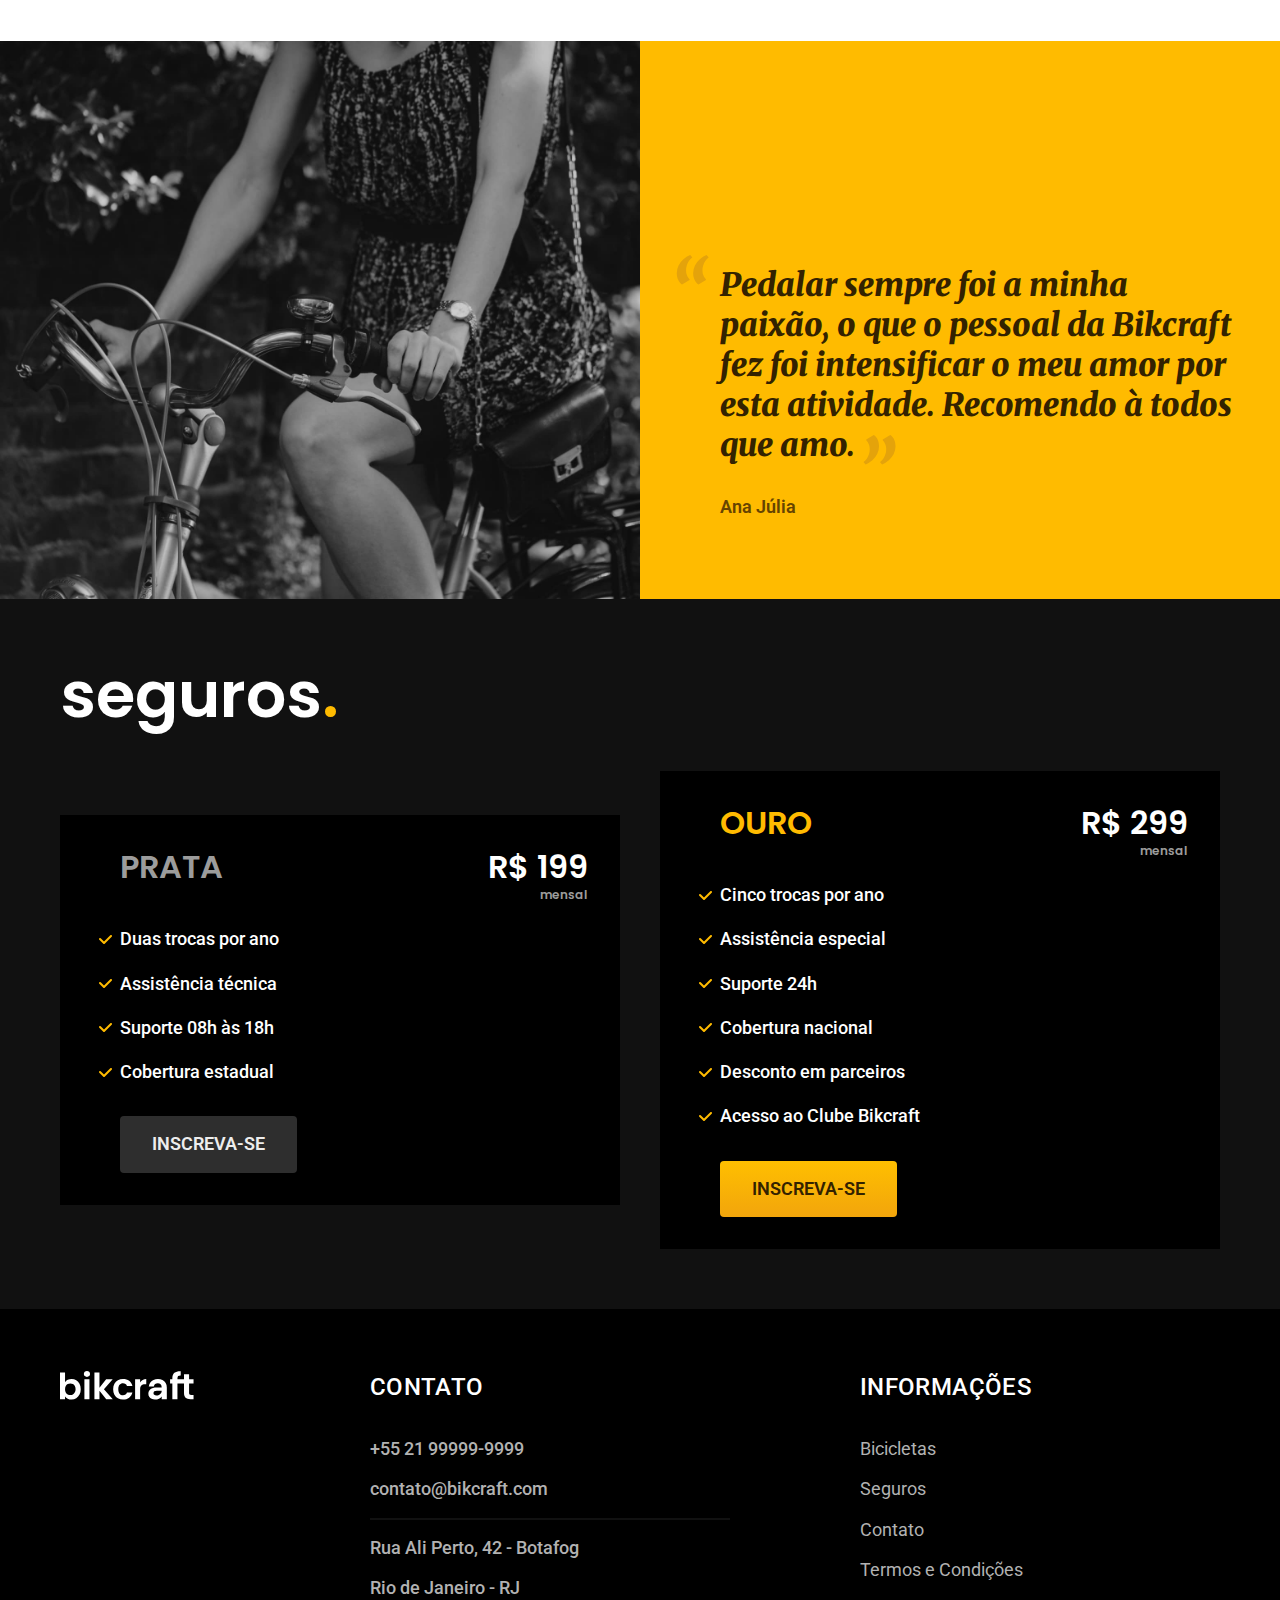
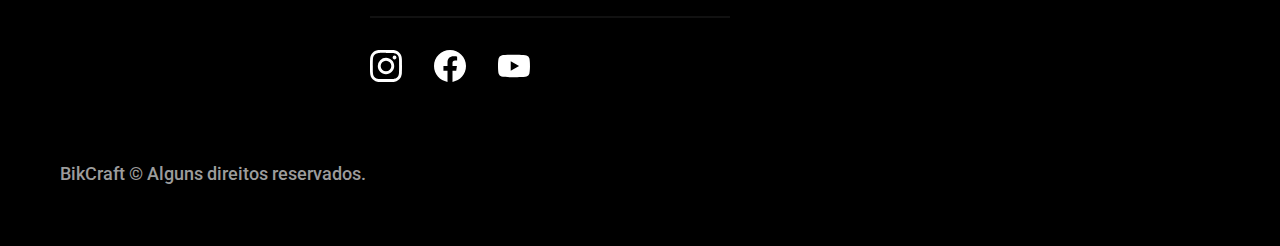
==== commit 86fbf251: "add-footer" ====
--- a/index.html
+++ b/index.html
@@ -156,6 +156,46 @@
       </div>
     </div>
   </article>
+
+  <footer class="footer-bg">
+    <div class="footer container">
+      <img src="./img/bikcraft.svg" alt="Bikcraft">
+      <div class="footer-contato">
+        <h3 class="font-2-l-b cor-0">Contato</h3>
+        <ul class="font-2-m cor-5">
+          <li><a href="tel:+5521999999999">+55 21 99999-9999</a></li>
+          <li><a href="mailto:contato@bikcraft.com">contato@bikcraft.com</a></li>
+          <li>Rua Ali Perto, 42 - Botafog</li>
+          <li>Rio de Janeiro - RJ</li>
+        </ul>
+        <div class="footer-redes">
+          <a href="./">
+            <img src="./img/redes/instagram.svg" alt="Instagram">
+          </a>
+          <a href="./">
+            <img src="./img/redes/facebook.svg" alt="Facebook">
+          </a>
+          <a href="./">
+            <img src="./img/redes/youtube.svg" alt="Youtube">
+          </a>
+        </div>
+      </div>
+      <div class="footer-informacoes">
+        <h3 class="font-2-l-b cor-0">Informações</h3>
+        <nav>
+          <ul class="font-1-m cor-5">
+            <li>
+            <li><a href="./bicicletas.html">Bicicletas</a></li>
+            <li><a href="./seguros.html">Seguros</a></li>
+            <li><a href="./contato.html">Contato</a></li>
+            <li><a href="./termos.html">Termos e Condições</a></li>
+            </li>
+          </ul>
+        </nav>
+      </div>
+      <p class="footer-copy font-2-m cor-6">BikCraft © Alguns direitos reservados.</p>
+    </div>
+  </footer>
 </body>
 
 </html>--- a/css/style.css
+++ b/css/style.css
@@ -3,6 +3,7 @@
 @import "./utilidades/cores.css";
 
 @import "./global/header.css";
+@import "./global/footer.css";
 
 /* Utilidades */
 @import "./utilidades/componentes.css";
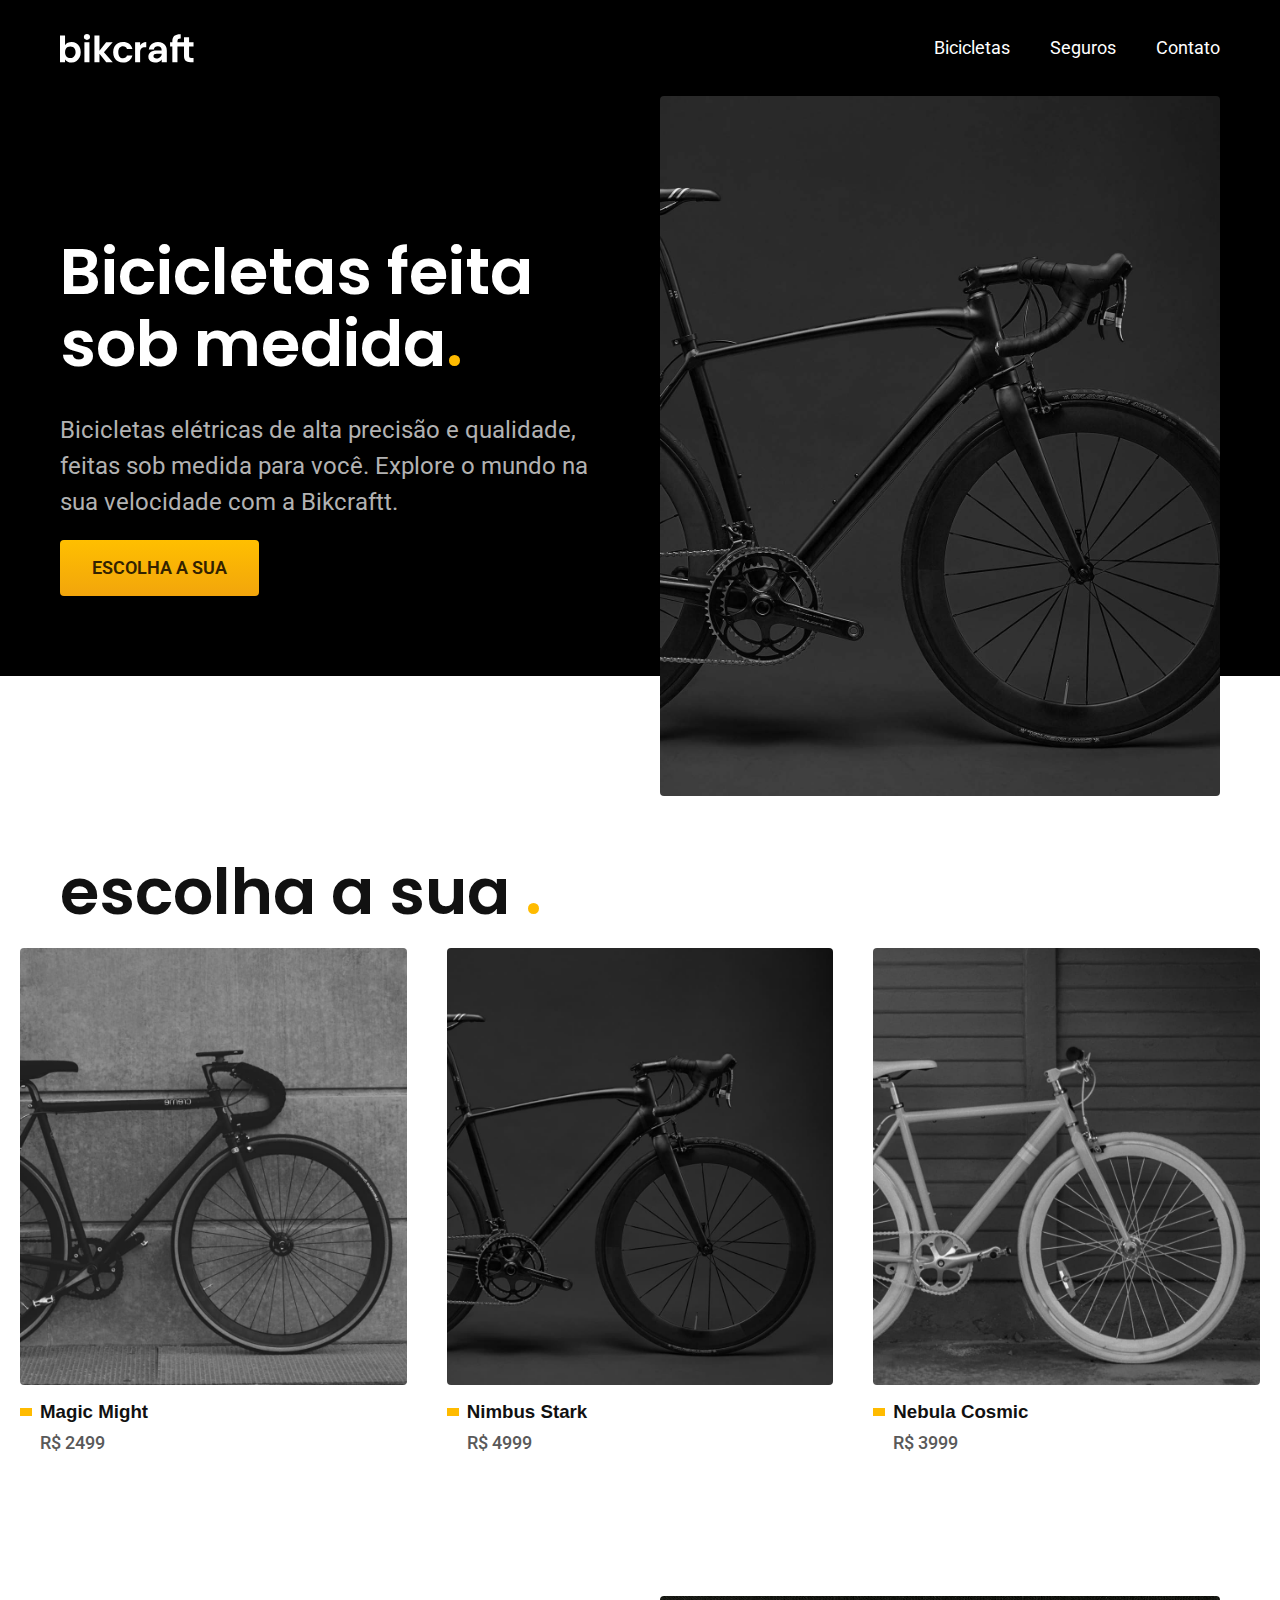
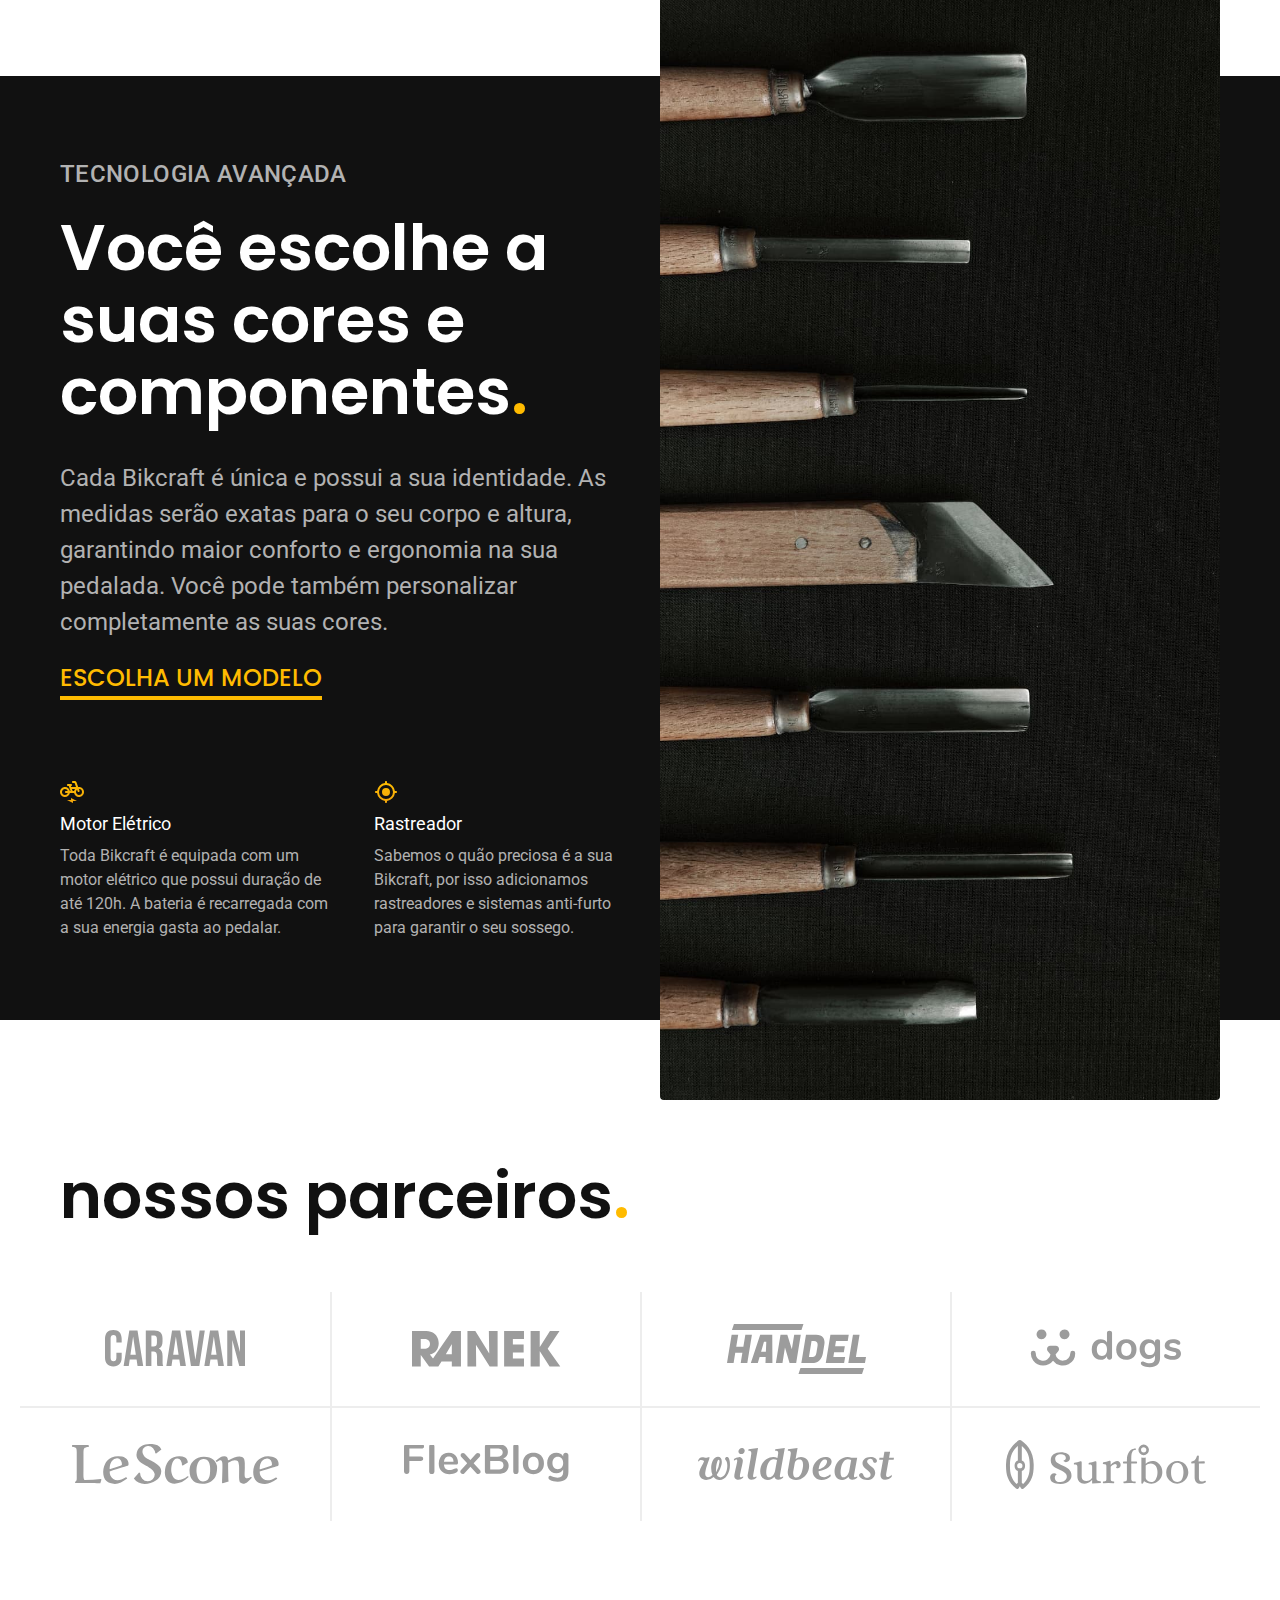
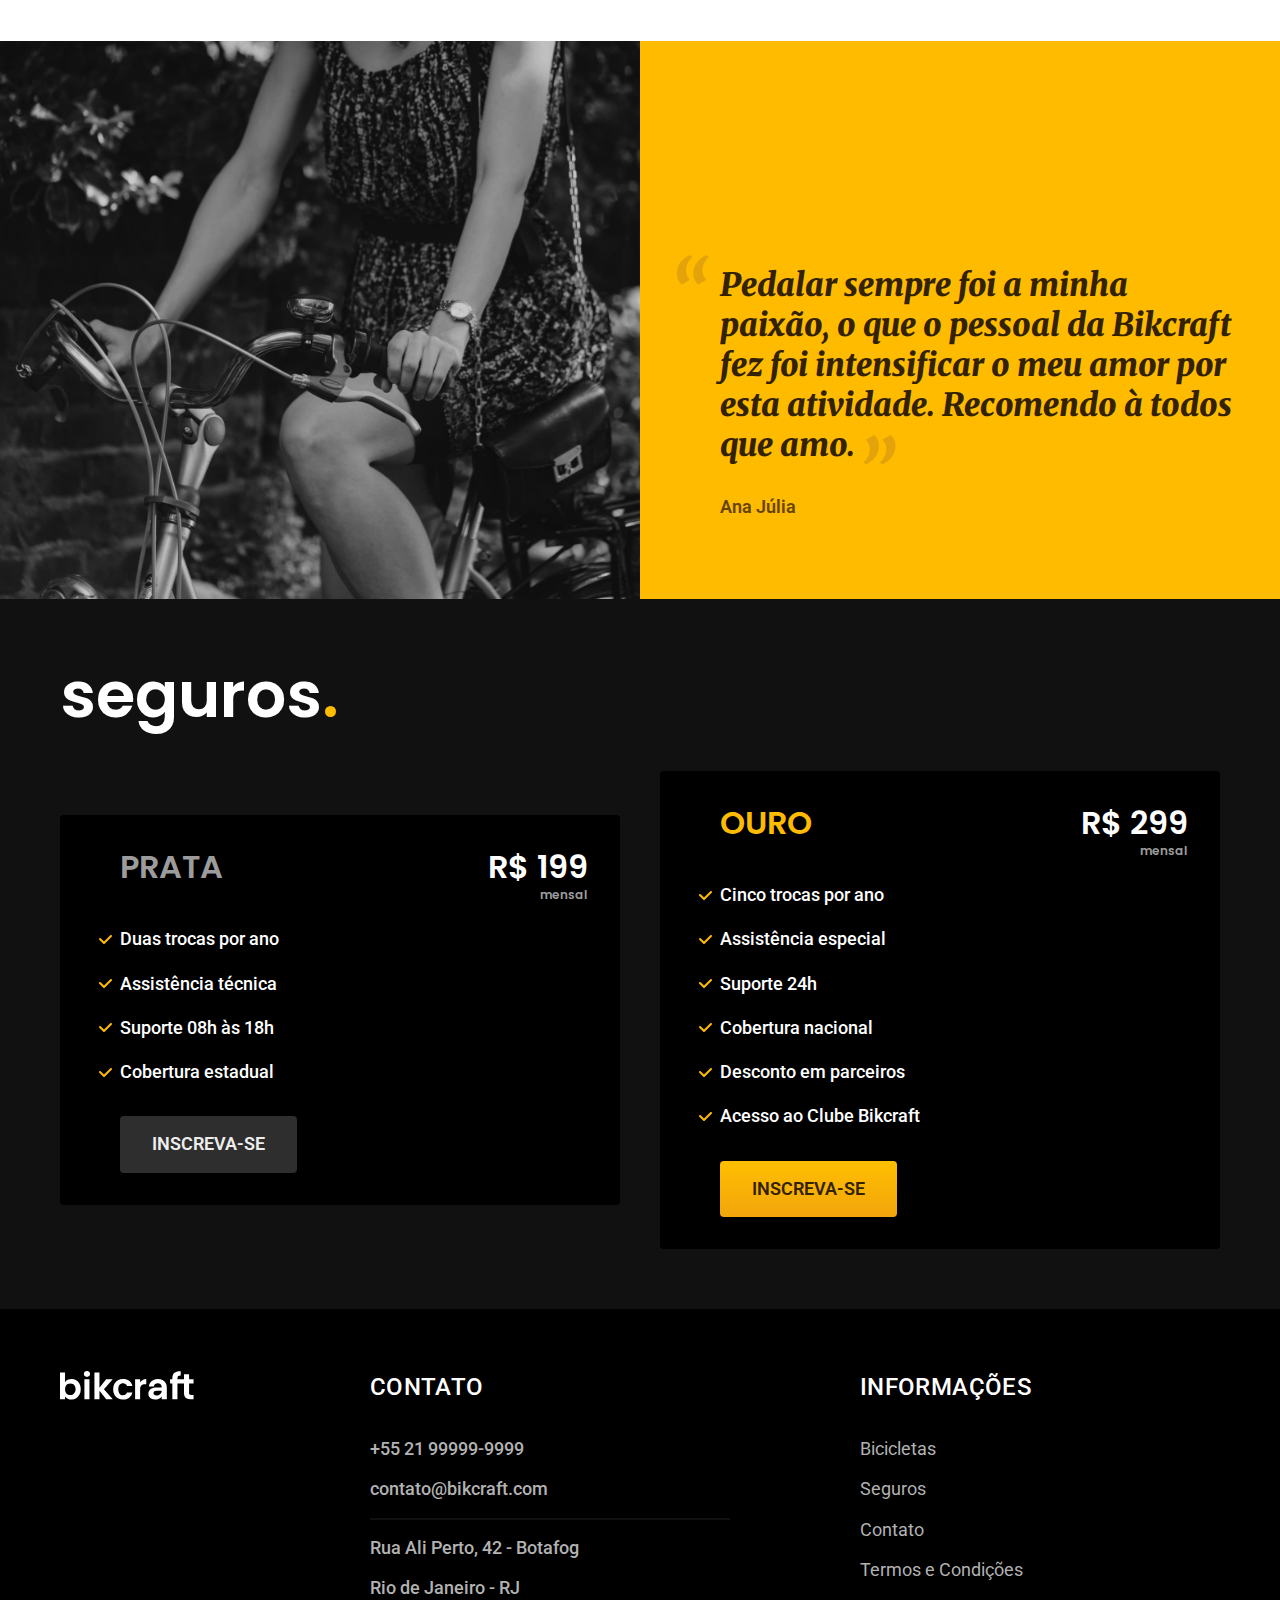
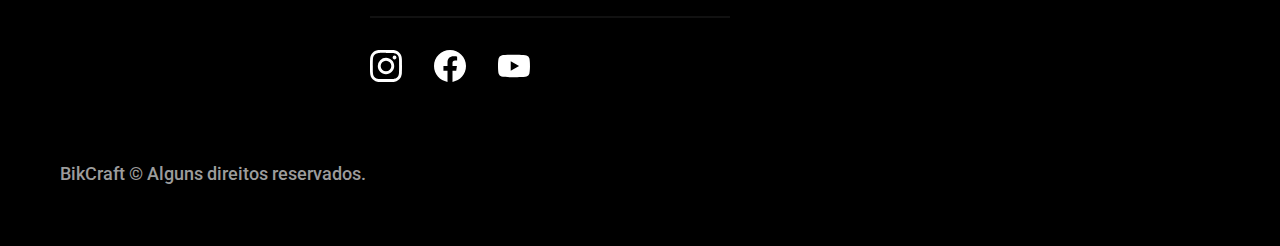
==== commit 99537671: "add-bicicleta-nimbus" ====
--- a/index.html
+++ b/index.html
@@ -101,7 +101,7 @@
   </article>
 
   <section class="parceiros" aria-label="Nossos Parceiros">
-    <h2 class="font-1-xxl">nossos parceiros<span class="cor-p1">.</span></h2>
+    <h2 class="font-1-xxl container">nossos parceiros<span class="cor-p1">.</span></h2>
 
     <ul>
       <li><img src="./img/parceiros/caravan.svg" alt="caravan"></li>
--- a/css/style.css
+++ b/css/style.css
@@ -14,8 +14,17 @@
 @import "./home/parceiros.css";
 @import "./home/depoimento.css";
 
-/* Biciletas */
+/* Bicicletas */
+@import "./bicicletas/bicicletas.css";
 @import "./bicicletas/bicicletas-lista.css";
+
+/* Bicicleta */
+@import "./bicicleta/bicicleta.css";
 
 /* Seguros */
 @import "./seguros/seguros.css";
+@import "./seguros/vantagens.css";
+@import "./seguros/perguntas.css";
+
+/* Termos */
+@import "./termos/termos.css";
